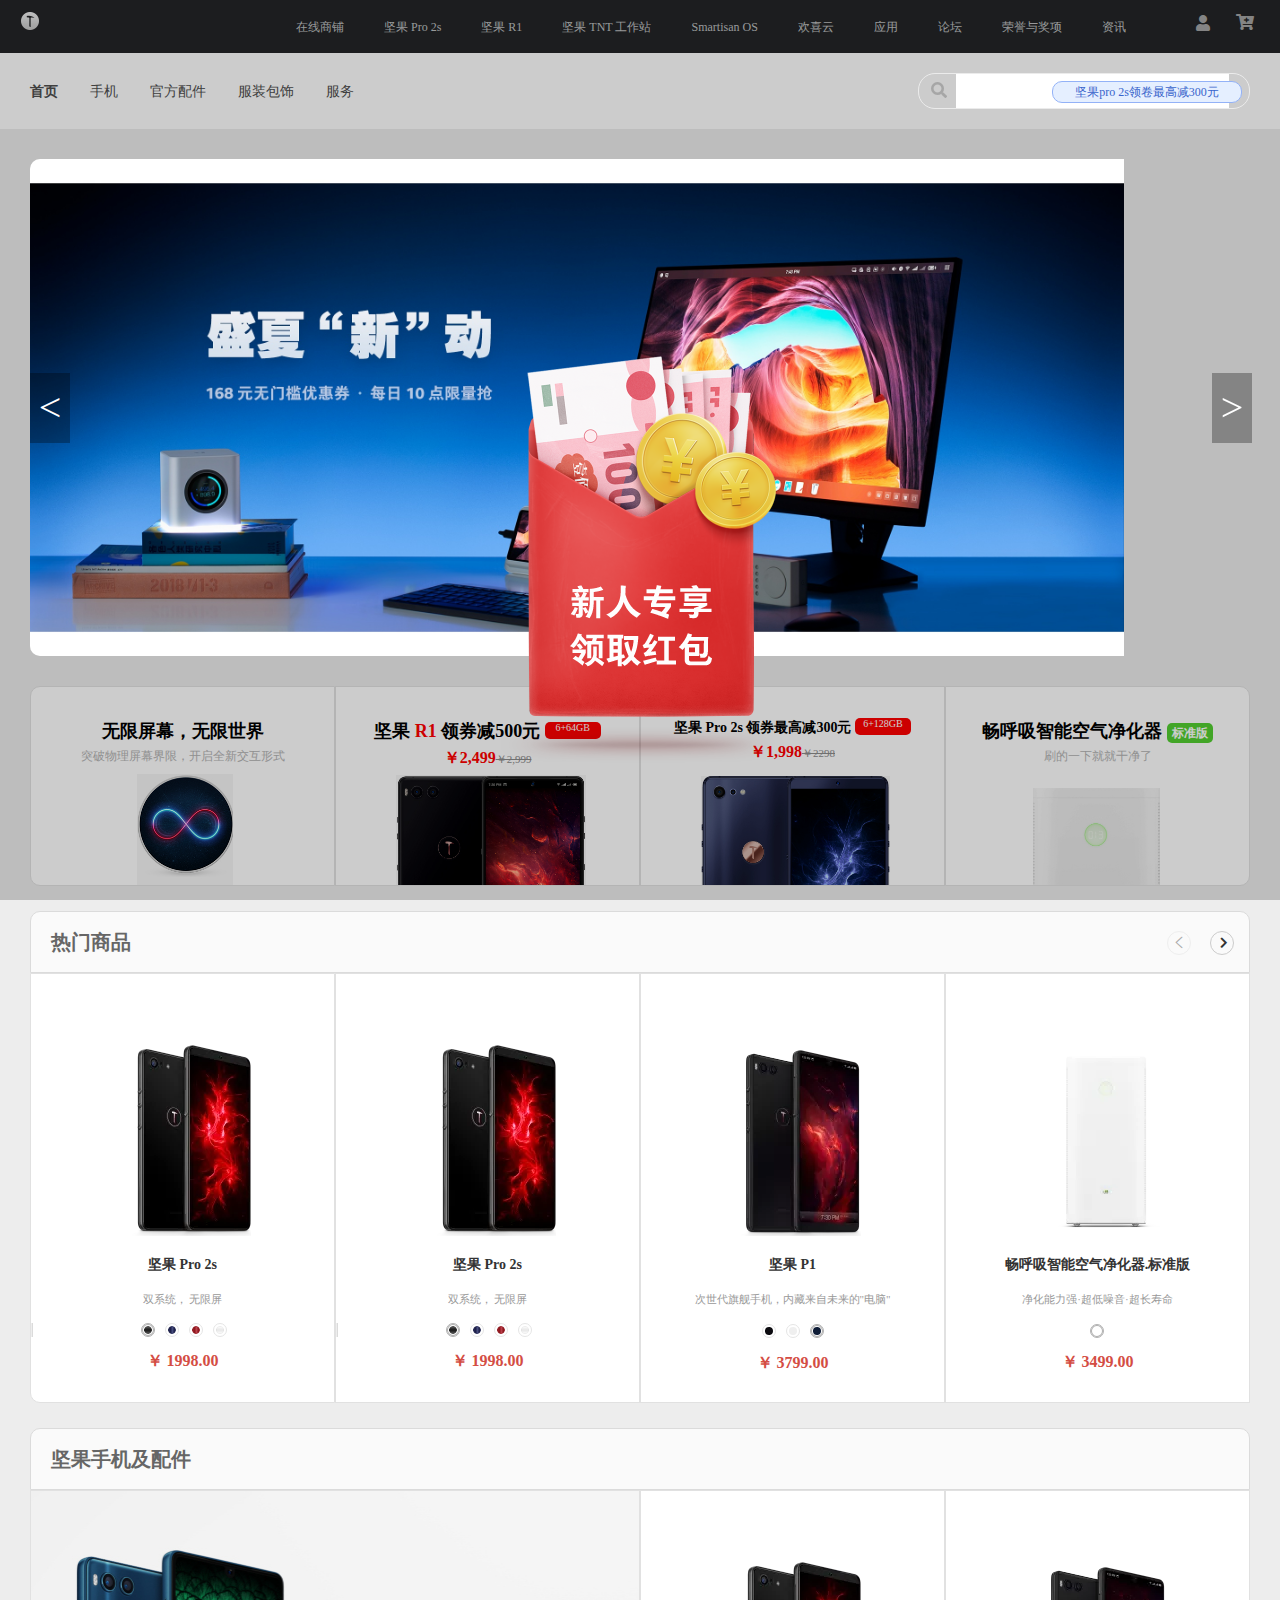
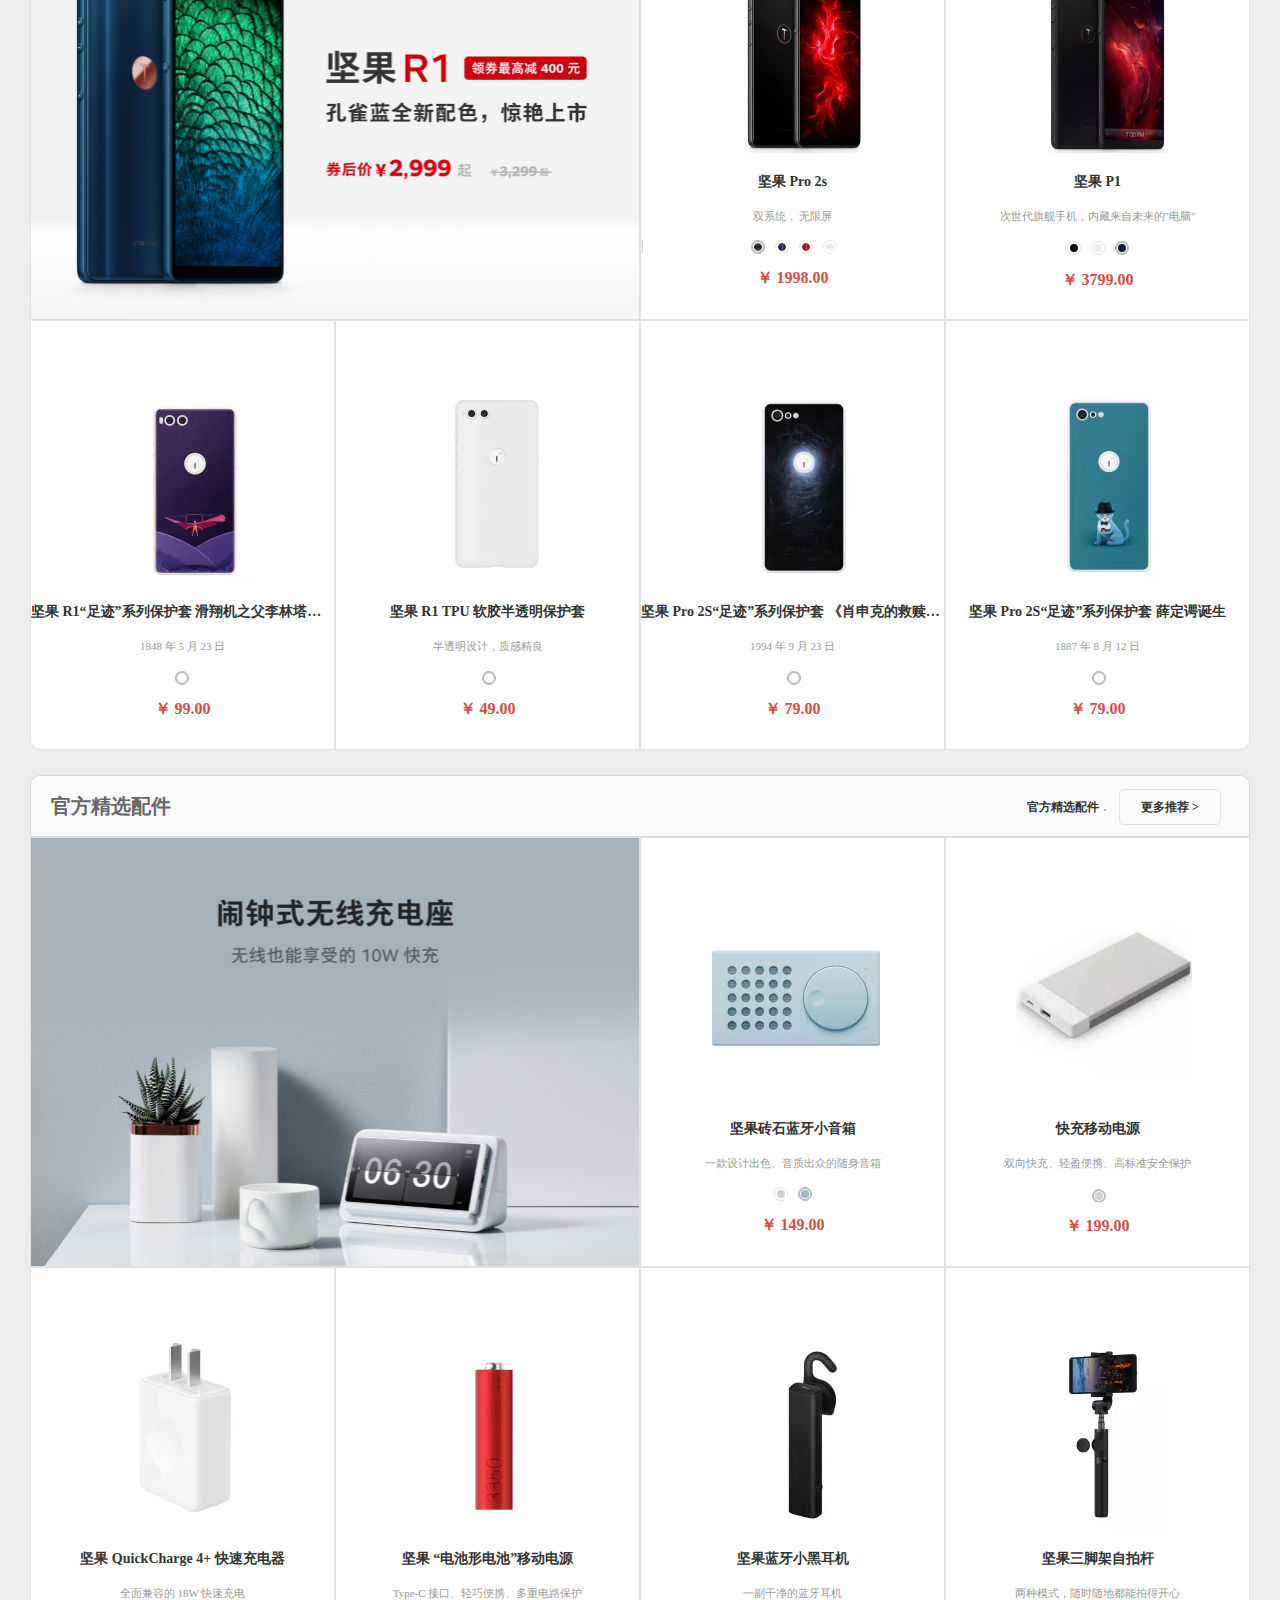
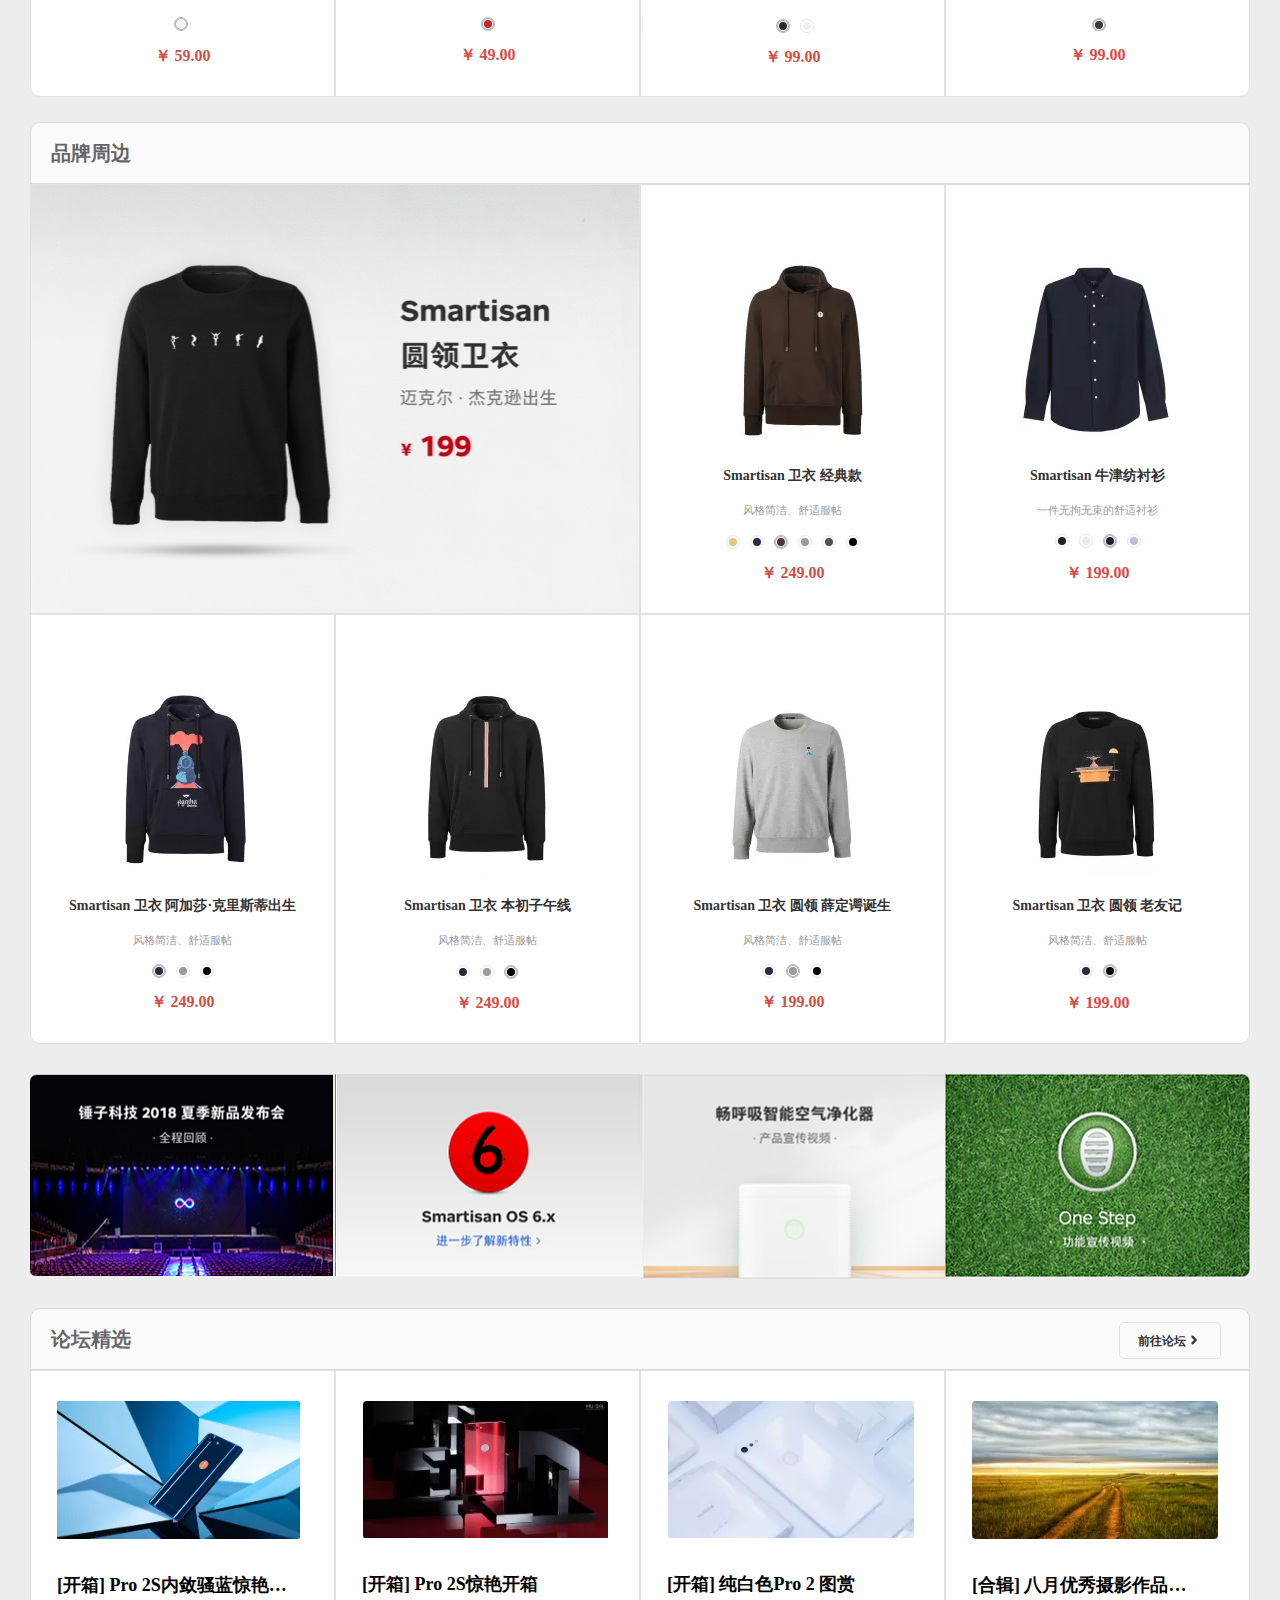
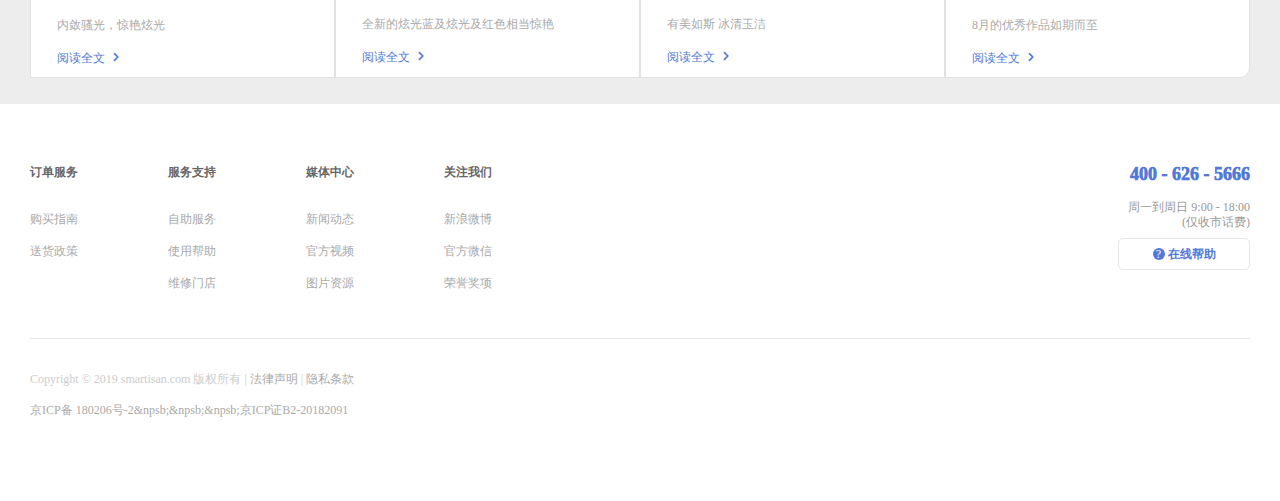
==== js/index.html @ 941fd524 "xiong2" ====
<!DOCTYPE html>
<html lang="en">
<head>
	<meta charset="UTF-8">
	<title>仿锤子</title>
	<meta name="keywords" content="坚果手机,坚果R1手机,坚果3手机,坚果Pro手机,坚果手机官网">
	<meta name="description" content="锤子科技是一家制造移动互联网终端设备的公司,公司致力于打造用户体验一流的数码消费类产品（智能手机为主）,主打坚果手机系列有坚果R1手机,坚果3手机等">
	<meta http-equiv="X-UA-Compatible" content="IE=Edge">
	<meta name="renderer" content="webkit">
	<meta name="viewport" content="width=device-width,initial-scale=1,maximum-scale=1,user-scalable=no">
	<link rel="shortcut icon" href="../images/favicon.ico">
	<link rel="stylesheet" href="../css/reset.css">
	<link rel="stylesheet" href="../css/index-common.css">
	<link rel="stylesheet" href="../css/index.css">	
	<link rel="stylesheet" href="../css/熊家满all.css">
    <link rel="stylesheet" href="../熊家满font/iconfont.css">
</head>
<body>
	<!-- 顶部区域开始 -->
    <div class="top clearfix">
    	<div class="top-logo"><a href="#" title="锤子官网"><img src="../images/logo1.png" alt=""></a></div>
        <div class="cart-box">
            <div class="top-cart"><i class="fas fa-cart-plus"></i></div>
            <div class="cart">
               <!--  <img src="../images/cart.png" alt="">
                <p>购物车为空</p> 
                <p>您还没有选购任何商品，现在前往商城选购吧！</p> -->
                <!-- <div class="loading"></div> -->
            </div>
        </div>
    	
    	<div class="top-user"><i class="fas fa-user"></i></div>
        
    	<div class="nav">
    		<ul class="nav-list">
    			<li>
    				<a href="#" title="在线商铺" >在线商铺</a>
    			</li>
    			<li>
    				<a href="#" title="坚果 Pro 2s">坚果 Pro 2s</a>
    			</li>
    			<li>
    				<a href="#" title="坚果 R1">坚果 R1</a>
    			</li>
    			<li>
    				<a href="#" title="坚果 TNT 工作站">坚果 TNT 工作站</a>
    			</li>
    			<li>
    				<a href="#" title="Smartisan OS">Smartisan OS</a>
    			</li>
    			<li>
    				<a href="#" title="欢喜云">欢喜云</a>
    			</li>
    			<li>
    				<a href="#" title="应用">应用</a>
    			</li>
    			<li>
    				<a href="../indexlc.html" title="论坛">论坛</a>
    			</li>
    			<li>
    				<a href="../荣誉lc.html" title="荣誉与奖项">荣誉与奖项</a>
    			</li>
    			<li>
    				<a href="message.html" title="资讯">资讯</a>
    			</li>
    		</ul>
    	</div>
    </div>
    <div class="header-Cont">
     <ul class="Cont1 clearfix">
            <li class="home-page">
                 <div class="lab">手机</div>
                 <div class="lab-Cont"> 
                    <img src="../images/phone.webp" alt="" class="lab-img">
                    <span class="lab-name">手机</span>
                </div>
            </li>
            <li class="home-page">
                 <div class="lab">官方配件</div>
                 <div class="lab-Cont"> 
                    <img src="../images/手机壳.webp" alt="" class="lab-img">
                    <span class="lab-name">手机壳</span>
                </div>
                <div class="lab-Cont"> 
                    <img src="../images/手机膜.webp" alt="" class="lab-img">
                    <span class="lab-name">手机膜</span>
                </div>
                <div class="lab-Cont"> 
                    <img src="../images/数据线.webp" alt="" class="lab-img">
                    <span class="lab-name">数据线</span>
                </div>
                <div class="lab-Cont"> 
                    <img src="../images/充电器.webp" alt="" class="lab-img">
                    <span class="lab-name">充电器</span>
                </div>
            </li>
            <li class="home-page">
                 <div class="lab"></div>
                 <div class="lab-Cont"> 
                    <img src="../images/蓝牙耳机.webp" alt="" class="lab-img">
                    <span class="lab-name">蓝牙耳机</span>
                </div>
                <div class="lab-Cont"> 
                    <img src="../images/线控耳机.webp" alt="" class="lab-img">
                    <span class="lab-name">线控耳机</span>
                </div>
                <div class="lab-Cont"> 
                    <img src="../images/数据线.webp" alt="" class="lab-img">
                    <span class="lab-name">数据线</span>
                </div>
                <div class="lab-Cont"> 
                    <img src="../images/移动电源.webp" alt="" class="lab-img">
                    <span class="lab-name">移动电源</span>
                </div>
            </li> 
            <li class="home-page">
                 <div class="lab">畅呼吸系列</div>
                 <div class="lab-Cont"> 
                    <img src="../images/加湿器.webp" alt="" class="lab-img">
                    <span class="lab-name">加湿器</span>
                </div>
            </li> 
            <li class="home-page">
                 <div class="lab">服饰箱包</div>
                 <div class="lab-Cont"> 
                    <img src="../images/男装.webp" alt="" class="lab-img">
                    <span class="lab-name">男装</span>
                </div>
                <div class="lab-Cont"> 
                    <img src="../images/鞋.webp.webp" alt="" class="lab-img">
                    <span class="lab-name">鞋</span>
                </div>
            </li>  
    </ul>
      <ul class="Cont2 clearfix">
            <li class="home-phone">
                 <img src="../images/坚果R1.webp" alt="">
                 <p class="home-phone-name">坚果 R1</p>
                 <p class="home-phone-price">￥2999.00 <span>起</span></p>
            </li> 
            <li class="home-phone">
                 <img src="../images/坚果R1黑.webp" alt="">
                 <p class="home-phone-name">坚果 R1</p>
                 <p class="home-phone-price">￥2999.00 <span>起</span></p>
            </li> 
            <li class="home-phone">
                 <img src="../images/坚果pro2s.webp" alt="">
                 <p class="home-phone-name">坚果 pro2s</p>
                 <p class="home-phone-price">￥1798.00 <span>起</span></p>
            </li> 
            <li class="home-phone">
                 <img src="../images/坚果3.webp" alt="">
                 <p class="home-phone-name">坚果 3</p>
                 <p class="home-phone-price">￥1298.00 <span>起</span></p>
            </li> 
    </ul>
      <ul class="Cont3 clearfix">
            <li class="home-page">
                 <div class="lab">耳机</div>
                 <div class="lab-Cont"> 
                    <img src="../images/蓝牙耳机.webp" alt="" class="lab-img">
                    <span class="lab-name">蓝牙耳机</span>
                </div>
                <div class="lab-Cont"> 
                    <img src="../images/线控耳机.webp" alt="" class="lab-img">
                    <span class="lab-name">线控耳机</span>
                </div>
            </li>
            <li class="home-page">
                 <div class="lab">手机充电配件</div>
                 <div class="lab-Cont"> 
                    <img src="../images/数据线.webp" alt="" class="lab-img">
                    <span class="lab-name">数据线</span>
                </div>
                <div class="lab-Cont"> 
                    <img src="../images/充电器.webp" alt="" class="lab-img">
                    <span class="lab-name">充电器</span>
                </div>
                <div class="lab-Cont"> 
                    <img src="../images/移动电源.webp" alt="" class="lab-img">
                    <span class="lab-name">移动电源</span>
                </div>
            </li>
            <li class="home-page">
                 <div class="lab">自拍杆</div>
                 <div class="lab-Cont"> 
                    <img src="../images/自拍杆.webp" alt="" class="lab-img">
                    <span class="lab-name">自拍杆</span>
                </div>
            </li> 
            <li class="home-page">
                 <div class="lab">音响</div>
                 <div class="lab-Cont"> 
                    <img src="../images/音响.webp" alt="" class="lab-img">
                    <span class="lab-name">音响</span>
                </div>
            </li> 
            <li class="home-page">
                 <div class="lab">车载配件</div>
                 <div class="lab-Cont"> 
                    <img src="../images/车载支架.webp" alt="" class="lab-img">
                    <span class="lab-name">车载支架</span>
                </div>
            </li>
    </ul>
    
      <ul class="Cont4 clearfix">
            <li class="home-page">
                 <div class="lab">服饰</div>
                 <div class="lab-Cont"> 
                    <img src="../images/T恤.webp" alt="" class="lab-img">
                    <span class="lab-name">T恤</span>
                </div>
                <div class="lab-Cont"> 
                    <img src="../images/polo衫.webp" alt="" class="lab-img">
                    <span class="lab-name">polo衫</span>
                </div>
            </li>
            <li class="home-page">
                 <div class="lab">鞋</div>
                 <div class="lab-Cont"> 
                    <img src="../images/帆布鞋.webp" alt="" class="lab-img">
                    <span class="lab-name">帆布鞋</span>
                </div>
            </li>
    </ul>
      <ul class="Cont5 clearfix">
            <li>政策服务</li>
            <li>在线服务</li>
            <li>发起售后</li>
    </ul>
    </div>
	<!-- 顶部区域结束 -->
	<!-- 头部搜索区域开始 -->
	<div class="header clearfix">
		<div class="container">
			<div class="header-nav clearfix">
                <ul class="header-list" id="list">
                    <li>
                        <a href="#">首页</a>
                    </li>
                    <li>
                        <a href="#">手机</a>
                    </li>
                    <li>
                        <a href="#">官方配件</a>
                    </li>
                   
                    <li>
                        <a href="blpinpai.html">服装包饰</a>
                    </li>
                    
                    <li>
                        <a href="#">服务</a>
                    </li>
                    
                </ul>  
            <div class="header-search">
                    <i class="fas fa-search"></i>
                    <input type="text" class="search-input">
                    <p>请输入商品内容</p>
                <div class="hint">坚果pro 2s领卷最高减300元</div>
                <div class="name-list">
                    <ul>
                        <li><a href="#">坚果Pro 2s</a></li>
                        <li><a href="#">坚果Pro</a></li>
                        <li><a href="#">坚果1</a></li>
                        <li><a href="#">闹钟式无线充电座</a></li>
                        <li><a href="#">畅呼吸充电器</a></li>
                        <li><a href="#">移动电源</a></li>
                        <li><a href="#">卫衣</a></li>
                        <li><a href="#">帆布鞋</a></li>
                        <li><a href="#">口罩</a></li>
                        <li><a href="#">鞋子</a></li>
                        <li class="square"></li>
                    </ul>
                </div>
            </div>    
		</div>
	</div>
	<!-- 头部搜索区域结束 -->
	<!-- 中间内容区域开始 -->
	<div class="content">
		<div class="container">
            <div id="coursel">
                <!-- <div class="big-ad">
                    <a href="#">
                        <img src="../images/web.png" alt="" id="img1">
                    </a>
                    <a href="#">
                        <img src="../images/lou1.jpg" alt="" id="img2">
                    </a> 
                    <span class="skip1" id="skip1"></span>         
                    <span class="skip2" id="skip2"></span>         
                </div> -->
            </div>
			
            <div class="ad-list clearfix">
                <ul class="ad-item">
                    <li class="hover">
                        <a href="#">
                            <p class="ad-item-name">无限屏幕，无限世界</p>
                            <p class="ad-item-price">突破物理屏幕界限，开启全新交互形式</p>
                            <img src="../images/截取1.png" alt="">
                        </a>
                    </li>
                     <li class="hover">
                        <a href="#">
                             <p class="ad-item-name">坚果 <span class="red">R1 </span>领券减500元 <span class="redtab "> 6+64GB</span></p>
                            <p class="ad-item-price"><span class="price1 red">￥2,499</span><span class="price2">￥2,999</span></p>
                            <img src="../images/截取2.png" alt="">
                        </a>
                    </li>
                     <li class="hover">
                        <a href="#">
                             <p class="ad-item-name">坚果 Pro 2s 领券最高减300元 <span class="redtab">6+128GB</span></p>
                            <p class="ad-item-price"><span class="price1 red">￥1,998</span><span class="price2">￥2298</span></p>
                            <img src="../images/截取3.png" alt="">
                        </a>
                    </li>
                     <li class="hover">
                        <a href="#">
                             <p class="ad-item-name">畅呼吸智能空气净化器 <span class="greentab">标准版</span></p>
                            <p class="ad-item-price">刷的一下就就干净了</p>
                             <img src="../images/截取4.png" alt="">
                        </a>
                    </li>
                </ul>
            </div>  
            <div class="commodity list1">
                 <div class="hd">
                    <div class="hd-left">
                        <a href="#"><p>热门商品</p></a>
                    </div>
                    <div class="hd-right">
                        <a href="javascipt:" ><span><i class="iconfont icon-zuo"></i></span></a>
                        <a href="javascipt:"><span><i class="fas fa-chevron-right"></i></span></a>
                    </div>
                </div>
                <div class="bd" id="hot">
                 <ul class="clearfix">
                        <li class="hover show">
                            <a href="#">
                                <img src="../images/pro 2s.png" alt="">
                                <p class="name">坚果 Pro 2s</p>
                                <p class="introduce">双系统， 无限屏</p>
                                <img src="../images/顺序1.png" alt="">
                                <div class="situation">
                                    <span class="xiangqing">查看详情</span>
                                    <span class="shouqing">已售罄</span>
                                </div>
                                <p class="price clearfix">￥ 1998.00</p>
                            </a>
                        </li>
                        <li class="hover show">
                            <a href="#">
                                <img src="../images/pro 2s.png" alt="">
                                <p class="name">坚果 Pro 2s</p>
                                <p class="introduce">双系统， 无限屏</p>
                                <img src="../images/顺序1.png" alt="">
                                <div class="situation">
                                    <span class="xiangqing">查看详情</span>
                                    <span class="shouqing">已售罄</span>
                                </div>
                                <p class="price clearfix">￥ 1998.00</p>
                            </a>
                        </li>
                         <li class="hover show">
                            <a href="#">
                                <img src="../images/R1.png" alt="">
                                <p class="name">坚果 P1</p>
                                 <p class="introduce">次世代旗舰手机，内藏来自未来的"电脑"</p>
                                 <img src="../images/顺序2.png" alt="">  
                                 
                                 <div class="situation">
                                    <span class="xiangqing">查看详情</span>
                                    <span class="shouqing">已售罄</span>
                                </div>
                                 <p class="price">￥ 3799.00</p>                        
                             </a>
                        </li>
                         <li class="hover show">
                            <a href="#">
                                <img src="../images/净化器.png" alt="">
                                <p class="name">畅呼吸智能空气净化器.标准版</p>
                                 <p class="introduce">净化能力强·超低噪音·超长寿命</p>
                                 <img src="../images/顺序3.png" alt="">
                                 
                                 <div class="situation">
                                    <span class="xiangqing">查看详情</span>
                                 </div>
                                 <p class="price">￥ 3499.00</p>
                            </a>
                        </li>
                        <li class="hover show">
                            <a href="#">
                                <img src="../images/净化器.png" alt="">
                                <p class="name">畅呼吸智能空气净化器.标准版</p>
                                 <p class="introduce">净化能力强·超低噪音·超长寿命</p>
                                 <img src="../images/顺序3.png" alt="">
                                 
                                 <div class="situation">
                                    <span class="xiangqing">查看详情</span>
                                 </div>
                                 <p class="price">￥ 3499.00</p>
                            </a>
                        </li>
                        <li class="hover show">
                            <a href="#">
                                <img src="../images/净化器.png" alt="">
                                <p class="name">畅呼吸智能空气净化器.标准版</p>
                                 <p class="introduce">净化能力强·超低噪音·超长寿命</p>
                                 <img src="../images/顺序3.png" alt="">
                                 
                                 <div class="situation">
                                    <span class="xiangqing">查看详情</span>
                                 </div>
                                 <p class="price">￥ 3499.00</p>
                            </a>
                        </li>
                        <li class="hover show">
                            <a href="#">
                                <img src="../images/净化器.png" alt="">
                                <p class="name">畅呼吸智能空气净化器.标准版</p>
                                 <p class="introduce">净化能力强·超低噪音·超长寿命</p>
                                 <img src="../images/顺序3.png" alt="">
                                 
                                 <div class="situation">
                                    <span class="xiangqing">查看详情</span>
                                 </div>
                                 <p class="price">￥ 3499.00</p>
                            </a>
                        </li>
                         <li class="hover show">
                            <a href="#">
                                <img src="../images/加湿.png" alt="">
                                <p class="name">畅呼吸智能落地式扫地机</p>
                                 <p class="introduce">健康无雾·高效加湿·超低噪音</p>
                                 <img src="../images/顺序4.png" alt="">
                                 <div class="situation">
                                    <span class="xiangqing">查看详情</span>
                                 </div>
                                 <p class="price">￥ 1999.00</p>
                            </a>
                        </li>
                 </ul>
                </div>
            </div>
            <div class="commodity list2">
                 <div class="hd">
                    <div class="hd-left">
                        <a href="#"><p>坚果手机及配件</p></a>
                    </div>   
                </div>
                <div class="bd">
                 <ul class="clearfix">
                        <li class="big">
                            <a href="#">
                                <img src="../images/big R1.jpg" alt="">
                            </a>
                        </li>
                        <li class="hover show">
                            <a href="#">
                                <img src="../images/pro 2s.png" alt="">
                                <p class="name">坚果 Pro 2s</p>
                                <p class="introduce">双系统， 无限屏</p>
                                <img src="../images/顺序1.png" alt="">
                                <div class="situation">
                                    <span class="xiangqing">查看详情</span>
                                </div>
                                <p class="price clearfix">￥ 1998.00</p>
                            </a>
                        </li>
                         <li class="hover show">
                            <a href="#">
                                <img src="../images/R1.png" alt="">
                                <p class="name">坚果 P1</p>
                                 <p class="introduce">次世代旗舰手机，内藏来自未来的"电脑"</p>
                                 <img src="../images/顺序2.png" alt="">  
                                 <div class="situation">
                                    <span class="xiangqing">查看详情</span>
                            
                                </div>
                                 <p class="price">￥ 3799.00</p>                        
                             </a>
                        </li>
                         <li class="hover show">
                            <a href="#">
                                <img src="../images/手机壳1.png" alt="">
                                <p class="name">坚果 R1“足迹”系列保护套 滑翔机之父李林塔尔出生</p>
                                 <p class="introduce">1848 年 5 月 23 日</p>
                                 <img src="../images/顺序3.png" alt="">
                                 
                                 <div class="situation">
                                    <span class="xiangqing">查看详情</span>
                                    <span class="shouqing">已售罄</span>
                                 </div>
                                 <p class="price">￥ 99.00</p>
                            </a>
                        </li>
                         <li class="hover show">
                            <a href="#">
                                <img src="../images/手机壳2.png" alt="">
                                <p class="name">坚果 R1 TPU 软胶半透明保护套</p>
                                 <p class="introduce">半透明设计，质感精良</p>
                                 <img src="../images/顺序4.png" alt="">
                                 
                                 <div class="situation">
                                    <span class="xiangqing">查看详情</span>
                                    <span class="shouqing">已售罄</span>
                                 </div>
                                 <p class="price">￥ 49.00</p>
                            </a>
                        </li>
                        <li class="hover show">
                            <a href="#">
                                <img src="../images/手机壳3.png" alt="">
                                <p class="name">坚果 Pro 2S“足迹”系列保护套 《肖申克的救赎》上映</p>
                                 <p class="introduce">1994 年 9 月 23 日</p>
                                 <img src="../images/顺序4.png" alt="">
                                 
                                 <div class="situation">
                                    <span class="xiangqing">查看详情</span>
                                    <span class="shouqing">已售罄</span>
                                 </div>
                                 <p class="price">￥ 79.00</p>
                            </a>
                        </li>
                        <li class="hover show">
                            <a href="#">
                                <img src="../images/手机壳4.png" alt="">
                                <p class="name">坚果 Pro 2S“足迹”系列保护套 薛定谔诞生</p>
                                 <p class="introduce">1887 年 8 月 12 日</p>
                                 <img src="../images/顺序4.png" alt="">
                                 
                                 <div class="situation">
                                    <span class="xiangqing">查看详情</span>
                                    <span class="shouqing">已售罄</span>
                                 </div>
                                 <p class="price">￥ 79.00</p>
                            </a>
                        </li>
                 </ul>
                </div>
            </div>
            <div class="commodity list3">
                 <div class="hd">
                    <div class="hd-left">
                        <a href="#"><p>官方精选配件</p></a>
                    </div>
                     <div class="hd-right">
                        <a href="#" ><p>官方精选配件</p> . &nbsp;</a>
                        <a href="#"><p>更多推荐 ></p></a>
                    </div>
                </div>
                <div class="bd" id="part">
                 <!-- <ul class="clearfix">
                        <li class="big">
                            <a href="#">
                                <img src="../images/闹钟.jpg" alt="">
                            </a>
                        </li>
                        <li class="hover show">
                            <a href="#">
                                <img src="../images/官方配件1.png" alt="">
                                <p class="name">坚果砖石蓝牙小音箱</p>
                                <p class="introduce">一款设计出色、音质出众的随身音箱</p>
                                <img src="../images/顺序a1.png" alt="">
                                <div class="situation">
                                    <span class="xiangqing">查看详情</span>
                                     <span class="shouqing">已售罄</span>
                                </div>
                                <p class="price clearfix">￥ 149.00</p>
                            </a>
                        </li>
                         <li class="hover show">
                            <a href="#">
                                <img src="../images/官方配件2.png" alt="">
                                <p class="name">Smartisan 快充移动电源 10000mAh</p>
                                 <p class="introduce">10000mAh 双向快充、轻盈便携、高标准安全保护</p>
                                 <img src="../images/顺序a2.png" alt="">  
                                 <div class="situation">
                                    <span class="xiangqing">查看详情</span>
                                     <span class="shouqing">已售罄</span>
                            
                                </div>
                                 <p class="price">￥ 199.00</p>                        
                             </a>
                        </li>
                         <li class="hover show">
                            <a href="#">
                                <img src="../images/官方配件3.png" alt="">
                                <p class="name">坚果 QuickCharge 4+ 快速充电器</p>
                                 <p class="introduce">全面兼容的 18W 快速充电</p>
                                 <img src="../images/顺序a3.png" alt="">
                                 <div class="situation">
                                    <span class="xiangqing">查看详情</span>
                                    <span class="shouqing">已售罄</span>
                                 </div>
                                 <p class="price">￥ 59.00</p>
                            </a>
                        </li>
                         <li class="hover show">
                            <a href="#">
                                <img src="../images/官方配件4.png" alt="">
                                <p class="name">坚果 “电池形电池”移动电源</p>
                                 <p class="introduce">Type-C 接口、轻巧便携、多重电路保护</p>
                                 <img src="../images/顺序a4.png" alt="">
                                 
                                 <div class="situation">
                                    <span class="xiangqing">查看详情</span>
                                    <span class="shouqing">已售罄</span>
                                 </div>
                                 <p class="price">￥ 49.00</p>
                            </a>
                        </li>
                        <li class="hover show">
                            <a href="#">
                                <img src="../images/官方配件5.png" alt="" style="margin-left: -15px">
                                <p class="name">坚果蓝牙小黑耳机</p>
                                 <p class="introduce">一副干净的蓝牙耳机</p>
                                 <img src="../images/顺序a5.png" alt="">
                                 
                                 <div class="situation">
                                    <span class="xiangqing">查看详情</span>
                                    <span class="shouqing">已售罄</span>
                                 </div>
                                 <p class="price">￥ 99.00</p>
                            </a>
                        </li>
                        <li class="hover show">
                            <a href="#">
                                <img src="../images/官方配件6.png" alt="">
                                <p class="name">坚果三脚架自拍杆</p>
                                 <p class="introduce">两种模式，随时随地都能拍得开心</p>
                                 <img src="../images/顺序a6.png" alt="">
                                 
                                 <div class="situation">
                                    <span class="xiangqing">查看详情</span>
                                    <span class="shouqing">已售罄</span>
                                 </div>
                                 <p class="price">￥ 99.00</p>
                            </a>
                        </li>
                 </ul> -->
                </div>
            </div>
            <div class="commodity list4">
                 <div class="hd">
                    <div class="hd-left">
                        <a href="#"><p>品牌周边</p></a>
                    </div>
                </div>
                <div class="bd">
                 <ul class="clearfix">
                        <li class="big">
                            <a href="#">
                                <img src="../images/卫衣.jpg" alt="">
                            </a>
                        </li>
                        <li class="hover show">
                            <a href="#">
                                <img src="../images/卫衣1.png" alt="">
                                <p class="name">Smartisan 卫衣 经典款</p>
                                <p class="introduce">风格简洁、舒适服帖</p>
                                <img src="../images/顺序b1.png" alt="">
                                <div class="situation">
                                    <span class="xiangqing">查看详情</span>
                                </div>
                                <p class="price clearfix">￥ 249.00</p>
                            </a>
                        </li>
                         <li class="hover show">
                            <a href="#">
                                <img src="../images/卫衣2.png" alt="" style="margin-left: -25px">
                                <p class="name">Smartisan 牛津纺衬衫</p>
                                 <p class="introduce">一件无拘无束的舒适衬衫</p>
                                 <img src="../images/顺序b2.png" alt="">  
                                 <div class="situation">
                                    <span class="xiangqing">查看详情</span>                            
                                </div>
                                 <p class="price">￥ 199.00</p>                        
                             </a>
                        </li>
                         <li class="hover show">
                            <a href="#">
                                <img src="../images/卫衣3.png" alt="" style="margin-left: -10px">
                                <p class="name">Smartisan 卫衣 阿加莎·克里斯蒂出生</p>
                                 <p class="introduce">风格简洁、舒适服帖</p>
                                 <img src="../images/顺序b3.png" alt="">
                                 <div class="situation">
                                    <span class="xiangqing">查看详情</span>
                                 </div>
                                 <p class="price">￥ 249.00</p>
                            </a>
                        </li>
                         <li class="hover show">
                            <a href="#">
                                <img src="../images/卫衣4.png" alt=" "style="margin-left: -10px">
                                <p class="name">Smartisan 卫衣 本初子午线</p>
                                 <p class="introduce">风格简洁、舒适服帖</p>
                                 <img src="../images/顺序b4.png" alt="">
                                 
                                 <div class="situation">
                                    <span class="xiangqing">查看详情</span>
                                 </div>
                                 <p class="price">￥ 249.00</p>
                            </a>
                        </li>
                        <li class="hover show">
                            <a href="#">
                                <img src="../images/卫衣5.png" alt="" style="margin-left: -10px">
                                <p class="name">Smartisan 卫衣 圆领 薛定谔诞生</p>
                                 <p class="introduce">风格简洁、舒适服帖</p>
                                 <img src="../images/顺序b5.png" alt="">
                                 
                                 <div class="situation">
                                    <span class="xiangqing">查看详情</span>
                                 </div>
                                 <p class="price">￥ 199.00</p>
                            </a>
                        </li>
                        <li class="hover show">
                            <a href="#">
                                <img src="../images/卫衣6.png" alt="" style="margin-left: -10px">
                                <p class="name">Smartisan 卫衣 圆领 老友记</p>
                                 <p class="introduce">风格简洁、舒适服帖</p>
                                 <img src="../images/顺序b6.png" alt="">
                                 
                                 <div class="situation">
                                    <span class="xiangqing">查看详情</span>
                                 </div>
                                 <p class="price">￥ 199.00</p>
                            </a>
                        </li>
                 </ul>
                </div>
            </div>
            <div class="list5 clearfix">
                <ul>
                    <li><a href="#"><img src="../images/总结1.png" alt=""></a></li>
                    <li><a href="#"><img src="../images/总结2.png" alt=""></a></li>
                    <li><a href="#"><img src="../images/总结3.png" alt=""></a></li>
                    <li><a href="#"><img src="../images/总结4.png" alt=""></a></li>
                </ul>
            </div>
            <div class="list6 clearfix">
                 <div class="hd">
                    <div class="hd-left">
                        <a href="#"><p>论坛精选</p></a>
                    </div>
                    <div class="hd-right">
                        <a href="#"><p>前往论坛<i class="iconfont">&#xe648;</i></p></a>
                    </div>
                </div>
                <div class="lun hover">
                    <a href="#">
                        <img src="../images/论坛1.png" alt="">
                        <p class="open">[开箱] Pro 2S内敛骚蓝惊艳炫光</p>
                        <p class="cha">内敛骚光，惊艳炫光</p>
                        <p class="read">阅读全文 <i class="iconfont icon-you"></i></p>
                    </a>
                </div>
                <div class="lun  hover">
                    <a href="#">
                        <img src="../images/论坛2.png" alt="">
                        <p class="open">[开箱] Pro 2S惊艳开箱</p>
                        <p class="cha">全新的炫光蓝及炫光及红色相当惊艳</p>
                        <p class="read">阅读全文 <i class="iconfont icon-you"></i></p>
                    </a>
                </div>
                <div class="lun  hover">
                    <a href="#">
                        <img src="../images/论坛3.png" alt="">
                        <p class="open">[开箱] 纯白色Pro 2 图赏</p>
                        <p class="cha">有美如斯 冰清玉洁</p>
                        <p class="read">阅读全文 <i class="iconfont icon-you"></i></p>
                    </a>
                </div>
                <div class="lun  hover">
                    <a href="#">
                        <img src="../images/论坛4.png" alt="">
                        <p class="open">[合辑] 八月优秀摄影作品欣赏</p>
                        <p class="cha">8月的优秀作品如期而至</p>
                        <p class="read">阅读全文 <i class="iconfont icon-you"></i></p>
                    </a>
                </div>
            </div>
		</div>
	</div>
	<!-- 中间内容区域结束 -->
	<!-- 尾部结尾区域开始 -->
	<div class="footer">
	   <div class="container">
			<div class="severve">
                <div class="serve">
                    <dl>
                        <dt>订单服务</dt>
                        <dd><a href="#">购买指南</a></dd>
                        <dd><a href="#">送货政策</a></dd>
                    </dl>
                    <dl>
                        <dt>服务支持</dt>
                        <dd><a href="#">自助服务</a></dd>
                        <dd><a href="#">使用帮助</a></dd>
                        <dd><a href="#">维修门店</a></dd>
                    </dl>
                     <dl>
                        <dt>媒体中心</dt>
                        <dd><a href="#">新闻动态</a></dd>
                        <dd><a href="#">官方视频</a></dd>
                        <dd><a href="#">图片资源</a></dd>
                    </dl>
                     <dl>
                        <dt>关注我们</dt>
                        <dd><a href="#">新浪微博</a></dd>
                        <dd><a href="#">官方微信</a></dd>
                        <dd><a href="#">荣誉奖项</a></dd>
                    </dl>
                </div>  
                <div class="help">
                    <div class="thp">400 - 626 - 5666</div>
                    <div class="time clearfix">
                        <p>周一到周日 9:00 - 18:00</p>
                        <p>(仅收市话费)</p>
                    </div>
                    <div class="helping"><a href="#"><span>?</span> <p>在线帮助</p></a></div>
                </div>    
            </div>
            <div class="statement">
                <p>Copyright © 2019 smartisan.com 版权所有 | <a href="#">法律声明</a> | <a href="#">隐私条款</a></p>
                <p><a href="#">京ICP备 180206号-2&npsb;&npsb;&npsb;京ICP证B2-20182091</a></p>
            </div>
		</div>
	</div>
	<!-- 尾部结尾区域结束 -->

</body>
<script src="index-date.js"></script>
<script src="animation-xiong.js"></script>
<script src="index-coursel.js"></script>
<script src="index.js"></script>
</html>
---- css/index-common.css ----
/*
加载通用部分
*/
.loading{
	position: relative;
	width: 3px;
	height: 20px;
	margin: 0 auto;
	margin-top:40px;
	background-color: #ff6700;
	animation: sport 0.3s linear 0s alternate infinite;
}
.loading:after,.loading:before{
	position: absolute;
	top: 0;
	left: 0;
	width: 3px;
	height: 20px;
	background-color: #ff6700;
	content: "";
}
.loading:before{
	margin-left: -10px;
	transform: scale(1,0.5);
	animation: sport 0.3s linear 0.5s alternate infinite;
}
.loading:after{
	margin-left: 10px;
	transform: scale(1,0.3);
	animation: sport 0.3s linear 0.3s alternate infinite;
}

@keyframes sport{
	from{
		transform: scale(1,0.4);
		opacity: 0.3;
	}
	to{
		transform: scale(1);
		opacity: 1;
	}
}
.loading{
	margin-left: 180px;
	margin-top: 100px
}
/*
轮播图
*/
#coursel .span{
		width: 40px;
		height: 70px;
		background-color: rgba(0,0,0,0.3);
		position: absolute;
		color: white;
		font-size: 40px;
		line-height: 70px;
		top: 50%;
		margin-top: -35px;
		z-index: 100;
		cursor: pointer;
		text-align: center;
	}
#coursel .active{
		background-color: rgba(255,0,0,0.7);
	}
---- css/index.css ----
/* 顶部区域开始 */
.top{
	background-color: #242527;
	text-align: center;
	position: relative;
} 
.top .top-logo{
	float: left;
	width: 18px;
	height: 18px;
	margin-left: 20px;
	margin-top: 12px;
	margin-bottom: 15px;
} 
.top .top-user{
	float: right;
	margin-right: 26px;
	margin-top: 15px;
	color: #a5a5a6;
	cursor: pointer;
}
.top .top-cart{
	float: right;
	margin-right: 26px;
	margin-top: 14px;
	color: #a5a5a6;
	cursor: pointer;
}
.top .nav{
	margin-left: 20%;
}
.top .nav .nav-list li{
	float: left;
	margin-left: 40px;
	margin-top: 17px;
	margin-bottom: 17px;
}
.top .nav .nav-list li a{
	font-size: 12px;
	color: #bfc0c1;
}
.top .nav .nav-list li a:hover{
	color: #e5e5d9;
}
.cart{
	width: 358px;
	height: 0px;
	position: absolute;
	background-color: white;
	right: 26px;
	top: 60px;
	border-radius: 10px;
	overflow: hidden;
	box-shadow: 2px 2px 5px rgba(0,0,0,0.1);
	/*display: none;*/
	/*opacity: 0;*/
	/*z-index: 0;*/
/*	transition: all 1s;*/
}
/*.top-cart:hover ~ .cart{
	display: block;
	opacity: 1;
	z-index: 1
}*/
.cart img{
	margin-top: 92px;
}
.cart p:nth-of-type(1){
	font-size: 20px;
	margin-top: 32px;
}
.cart p:nth-of-type(2){
	font-size: 12px;
	margin-top: 5px;
	color: #ccc;
}
/* 顶部区域结束 */
/* 头部搜索区域开始 */
.header{
 
}
.header .header-nav{
	/*margin: 20px 0px;*/
	height: 76px;
	line-height: 76px
}
.header .header-nav  .header-list li{
float: left;
margin-right: 32px;
/*width: 100px;*/
}
.header .header-nav .header-list li a{
	font-size: 14px;
	color: #4f4f4f;
}
.header .header-nav .header-list li a:hover{
	color: #5079d9;
}
.header .header-nav .header-list li:first-child a{
	font-weight: bolder;
}
.order li{
	text-align: center;
	display: none;
	margin-top: 70px;
	position: absolute;
	top: 50px;
	z-index: 1;
}

.header .header-search{
	float: right;
	position: relative;
	width: 330px;
	height: 34px;
	border-radius: 17px;
	border: 1px solid #ebebeb;
	z-index: 1001;
	margin-top: 20px;
}
.header .header-search i{
	width: 18px;
	height: 18px;
	color: #a6a6a6;
	position: absolute;
	top:8px;
	left: 12px;
}
.header .header-search input{
	width: 273px;
	height: 34px;
	outline: none;
	margin-left: 37px;
	border: none;
}
.header .hint{
	width: 188px;
	height: 20px;
	background-color: #e5efff;
	border: 1px solid #93b2f7;
	color: #3965cc;
	border-radius: 10px;
	position: absolute;
	top: 7px;
	right: 7px;
	font-size: 12px;
	text-align: center;
	line-height: 20px;
}
.header .header-search p{
	font-size: 12px;
	color: #ccc;
	position: absolute;
	left: 34px;
	top: 10px;
	display: none;
	line-height: 20px;
}
.search-input{
	position: absolute;
	top: 0px;
}
.header .header-search .search-input:focus ~ .hint{
	display: none;
}
.header .header-search .search-input:focus ~ p{
	display: block;
}
.header .header-search .search-input:focus ~ .name-list{
	display: block;
	border: none;
}
.header .header-search .name-list{
	border: 1px solid #ebebeb;
	border-radius: 10px;
	height: 380px;
	margin-top: 20px;
	padding-top: 25px;
	box-sizing: border-box;
	display: none;
	background-color: white;
	padding-left: 20px;
	position: relative;
	margin-top: 65px;
}
.header .header-search .name-list a{
	font-size: 14px;
	color: #4f4f4f;
}
.header .header-search .name-list li{
	height: 33px;
	line-height: 33px;
}
.header .header-search .name-list a:hover{
	color: #5079d9;
	font-weight: bolder;
}
.header .header-search .name-list li:last-child{
	width: 20px;
	height: 20px;
	background-color: white;
	position: absolute;
	transform: rotateZ(45deg);
	top: -10px;
	left:50px;
}
.list5 li{
	float: left;
	width: 25%;
	margin-top: 30px;
}
.list5 li img{
	/*width: 25%;*/
}
.header-Cont{
	width: 100%;
	/*height: 278px;*/
	height: 0;
	/*padding-bottom: 50px;*/
	background-color: white;
	position: absolute;
	top: 130px;
	z-index: 1000;
	/*display: none;*/
	box-shadow: 0px 3px 10px rgba(0,0,0,0.2);
	/*text-align: center;*/
	overflow: hidden;
}
.header-Cont ul{
	width: 1000px;
	/*text-align: center;*/
	margin: 0px auto;
	overflow: hidden;
	/*max-width: 1220px;*/
	/*width: 400px;*/
	position: absolute;
	margin-left: 30%;
	top: 0px;
	left: 0px;
	
}
.header-Cont .Cont4{
	margin-left: 40%;
}
.header-Cont ul li{
	/*height: 200px;*/
	width: 200px;
	float: left;
	/*background-color: green;*/
	/*text-align: center;*/
}
.header-Cont ul .home-phone{
	text-align: center;
}
.header-Cont ul .home-phone .home-phone-name{
	font-weight: bolder;
	margin-top: 10px;
	margin-bottom: 10px;
}
.header-Cont ul .home-phone .home-phone-price{
	color: red;
	font-size: 12px;
	font-weight: bolder;
}
.header-Cont ul .home-phone .home-phone-price span{
	color: gray;
}
.header-Cont ul .home-phone img{
	vertical-align: middle;
	margin-top: 46px;
}
.header-Cont .lab-Cont{
	height: 50px;
	line-height: 50px;
}
.header-Cont  .lab{
	font-size: 14px;
	color: #ccc;
	margin-top: 20px;
	height: 16px;
	/*text-align: left;*/
}
.header-Cont .Cont5 {
	margin-left: 40%;
	padding-top: 70px;
}
.header-Cont .Cont2{
	margin-left: 20%;
}
.header-Cont .Cont3{
	margin-left: 15%;
}
.header-Cont .Cont1{
	margin-left: 20%;
}
.header-Cont .Cont5 li{
	float: initial;
	margin-bottom: 25px;
}
.header-Cont  .lab-name{
	font-size: 12px;
}
.header-Cont .lab-Cont img{
	vertical-align: middle;
}
/* 头部搜索区域结束 */
/* 中间内容区域开始 */
.content{
	background-color: #ededed;
	/*height: 200px;*/
	padding-top: 30px;
	/*overflow: hidden;*/
}
/*.content .big-ad{
	width: 100%;
	height: 495px;
	margin-bottom: 30px;
	border: 1px solid #ccc;
	border-radius: 10px;
	position: relative;
	overflow: hidden;
}*/
/*.content .big-ad span{
	position: absolute;
	width: 10px;
	height: 10px;
	display: inline-block;
	border-radius: 50%;
}*/
/*.content .big-ad .skip1{
	top: 460px;
	left: 590px;
	background-color: #fff;

}
.content .big-ad .skip2{
	top: 460px;
	left: 610px;
	background-color: #ccc;

}
.content .big-ad img{
	height: 100%;
	width: 100%;
	border-radius: 10px;
	position: absolute;
	top: 0px;
}
.content .big-ad a:last-of-type img{
	display: none;
}
.content .big-ad a{
	float: left;
}*/
#coursel{
	margin-bottom: 30px;
	border-radius: 10px;
	overflow: hidden;
}
.content .ad-list li{
	float: left;
	position: relative;
	text-align: center;
}
.content .ad-item li{
	width: 25%;
	height: 200px;
	background-color: #ffffff;
	border: 1px solid #e1e1e1;
	box-sizing: border-box;
	position: relative;
}
.content .ad-item li:first-child{
	border-top-left-radius: 10px;
	border-bottom-left-radius: 10px;
}
.content .ad-item li:first-child img{
	margin-left: -46px;
}
.content .ad-item li:nth-child(2)  img{
	margin-left: -92px;
}
.content .ad-item li:nth-child(3)  img{
	margin-left: -92px;
}
.content .ad-item li:nth-child(4)  img{
	margin-left: -65px;
}
.content .ad-item li:last-child{
border-top-right-radius: 10px;
border-bottom-right-radius: 10px;
}
.content .ad-item img{
	/*margin-top: 88px;*/
	margin-top: 6px;
	position: absolute;
	bottom: 0px;

}
.red{
	color: red;
}
.redtab{
	display: inline-block;
	width: 56px;
	height: 17px;
	border-radius: 5px;
	background-color: red;
	font-size: 10px;
	color: white;
	font-weight: normal;
	vertical-align: middle;
	margin-top: -4px;
}
.price1{
	font-size: 16px;
	font-weight: bolder;
}
.content .ad-item li:nth-child(3) .ad-item-name{
	font-size: 14px;
}
.price2{
	font-size: 11px;
	/*font-weight: bold;*/
	text-decoration: line-through;
	color: #8d8d8d;
}
.greentab{
	border-radius: 5px;
	display: inline-block;
	width: 46px;
	height: 20px;
	background-color: #53cf31;
	color: white;
	font-size: 12px;
	line-height: 20px;
}
.ad-item-name{
	margin-top: 32px;
	font-size: 18px;
	color: black;
	font-weight: bolder;
}
.ad-item-price{
	margin-top: 5px;
	font-size: 12px;
	color: #b4b4b4;
}
 .hd{
	height:60px;
	line-height: 60px;
	background-color: #fafafa;
	border: 1px solid #dbdbdb;
	border-top-left-radius: 10px;
	border-top-right-radius: 10px;
	margin-top: 25px;
}
.hd-left p{
	float: left;
	font-size: 20px;
	color: #666;
	font-weight: bolder;
	margin-left: 20px;
}
  .hd .hd-right{
	float: right;
}
 .list3 .hd-right p{
	display: inline-block;
	color: #333;
	font-size: 12px;
	font-weight: bolder;
}
.hd-right a:last-child p{
	border: 1px solid #e1e1e1;
	line-height: 34px;
	width: 100px;
	text-align: center;
	vertical-align: middle;
	/*padding-top: 10px;*/
	border-radius: 5px;
	margin-right: 28px;
	/*height: 34px;*/
}
 .hd-right span{
	display: inline-block;
	border: 1px solid #ccc;
	margin-right: 15px;
	box-sizing: border-box;
	width: 24px;
	height: 24px;
	border-radius: 12px;
	text-align: center;
	line-height: 19px;
	/*vertical-align: middle;*/
}
.hd-right a:first-child span{
	border: 1px solid #eee;
}
.list3 .bd ul li:nth-child(2) img:first-child{
	position: absolute;
	top:45px; 
	left:70px;
}
.list3 .bd ul li:nth-child(3) img:first-child{
	position: absolute;
	top:45px; 
	left:70px;
}
#hot{
	overflow: hidden;
}
#hot ul{
	width: 2440px;
}
#hot ul li{
	width: 12.5%;
}
.list1 .hd-right span{
/*line-height: 12px;*/
}
.list1 .hd-right i{
	/*float: right;*/
	font-size: 12px;
	/*vertical-align: middle;*/
}
.list1 .hd-right a:nth-child(2) i{
	/*font-weight: bolder;*/
	color: #333;
	margin-left: 3px;

}
.list1 ul li:first-child{
	border-bottom-left-radius: 10px;
}
.list1 ul li:last-child{
	border-bottom-right-radius: 10px;
}
.list2 ul li:nth-child(4){
	border-bottom-left-radius: 10px;
}
.list2 ul li:nth-child(7){
	border-bottom-right-radius: 10px;
}
.list3 ul li:nth-child(4){
	border-bottom-left-radius: 10px;
}
.list3 ul li:nth-child(7){
	border-bottom-right-radius: 10px;
}
.list4 ul li:nth-child(4){
	border-bottom-left-radius: 10px;
}
.list4 ul li:nth-child(7){
	border-bottom-right-radius: 10px;
}
.list6 .hd-right p{
	margin-top: 13px;
	color: #333;
	font-size: 12px;
	font-weight: bolder;
	/*text-align: center;*/
	
}
.list6 .lun{
	float: left;
	width: 25%;
	height: 308px;
	box-sizing: border-box;
	background-color: #ffffff;
	border: 1px solid #e1e1e1;
	position: relative;
	/*text-align: center;*/
	margin-bottom: 26px;
}
.list6 .lun a{
	display: block;
	width: 100%;
	height: 100%;
}
.list6 .lun:first-child{
	border-bottom-left-radius: 10px;
}
.list6 .lun:last-child{
	border-bottom-right-radius: 10px;
}

.list6 .lun .open{
	font-size: 18px;
	font-weight: bolder;
	color: black;
	margin-top: 30px;
	margin-left: 26px;
	width: 230px;
	white-space: nowrap;
	overflow:hidden;
	text-overflow: ellipsis;
}
.list6 .lun .cha{
	font-size: 12px;
	margin-top: 20px;
	margin-left: 26px;
}
.list6 .lun .read{
	font-size: 12px;
	margin-top: 15px;
	margin-left: 26px;
	color:  #5079d9;
}
.list6 img{
	margin-top: 30px;
	margin-left: 26px;
}
.list6 a i{
	vertical-align: -1px;
	display: inline-block;
}
/* 中间内容区域结束 */
/* 尾部结尾区域开始 */
.severve {
	height: 234px;
	/*background-color: red;*/
	border-bottom: 1px solid #e6e6e6;
	position: relative;
}

.statement{
	height: 130px;
	/*background-color: black;*/
}
.severve dl{
	float: left;
	margin-right: 90px;
	margin-top: 60px;
	font-size: 12px;
}
dt{
	font-weight: bolder;
	color: #666;
	margin-bottom: 30px;
}
dd{
	margin-bottom: 15px;
}
dd a{
	transition: all 600ms;
}
dd:hover a{
	color: #5079d9;
}
.severve .help{
	float: right;
	/*position: relative;*/
	margin-top: 60px;
}
.severve .help .thp{
	color: #5079d9;
	font-weight: 1000;
	font-size: 18px;
}
.help .time p{
	font-size: 12px;
	color: #999;
	/*position: absolute;*/
	right: 0px;
	/*float: right;*/
}
.time p:first-child{
	position: absolute;
	top:95px;
	right: 0px;
}
.time p:last-child{
	position: absolute;
	top:110px;
	right: 0px;
}
.helping{
	width: 130px;
	height: 30px;
	font-size: 12px;
	border: 1px solid #e6e6e6;
	line-height: 30px;
	text-align: center;
	position: absolute;
	right: 0px;
	top: 134px;
	font-weight: bolder;
	/*color: #5079d9;*/
	border-radius: 5px;
}
.helping p{
	display: inline-block;
	color:  #5079d9;
}
.helping span{
	display: inline-block;
	width: 12px;
	height: 12px;
	background-color:#5079d9;
	border-radius: 6px; 
	line-height: 12px;
	color: white;
	font-weight: normal;
	text-align: center;
}
.statement p:first-child{
	margin-top: 32px;
	font-size: 12px;
	color: #ccc;
}
.statement p:last-child{
	margin-top: 14px;
	font-size: 12px;
	color: #ccc;
}
/* 尾部结尾区域结束 */
/*首页通用样式开始*/
.container{
	width: 1220px;
	margin: 0px auto;
}
.clearfix:after{
	display: block;
	height: 0;
	content: "";
	visibility: hidden;
	clear: both;
}
.clearfix{
	*zoom: 1;
}
a{
	text-decoration: none;
	color: #aaa;
}
li{
	list-style: none;
}
.hover:hover{
box-shadow:inset 0px 0px 38px rgba(0,0,0,0.08);
}
.bd li{
	width: 25%;
	height: 430px;
	float: left;
	box-sizing: border-box;
	background-color: #ffffff;
	border: 1px solid #e1e1e1;
	position: relative;
	text-align: center;
}
.bd li img:first-child{
	position: absolute;
	top: 70px;
	left: 100px;
	margin-bottom: 40px;
}
.bd li img:nth-of-type(2){
	margin-top: 16px;
}
.name{
	font-size: 14px;
	font-weight: bolder;
	color: #333;
	margin-top: 282px;
	white-space: nowrap;
	overflow: hidden;
	text-overflow: ellipsis;
	
}
.price{
	font-size: 16px;
	color: #d44d44;
	font-weight: bolder;
	margin-top: -30px;
	
}
.introduce{
	color: #999999;
	font-size: 11px;
	margin-top: 18px;
}
.situation{
	width: 100%;
	height: 30px;
	/*background-color: red;*/
	margin-top: 10px;
	line-height: 30px;
	text-align: center;
}
.xiangqing{
	display:none;
	width: 100px;
	height: 30px;
	box-sizing: border-box;
	border: 1px solid #ededed;
	border-radius: 5px;
	font-size: 12px;
	color: #666;
	font-weight: bolder;
	background-color: white;
	margin-right: 5px;
}
.shouqing{
	display: none;
	width: 100px;
	height: 30px;
	box-sizing: border-box;
	border: 1px solid #ededed;
	border-radius: 5px;
	font-size: 12px;
	color: white;
	font-weight: bolder;
	background-color: gray;
}
.show:hover .xiangqing{
	display: inline-block;
}
.show:hover .shouqing{
	display: inline-block;
}
.show:hover  .price{
	display: none;
}
.bd .big{
	width: 50%;
position: relative;
}

.bd .big img:first-child{
 width: 100%;
 height: 100%;
 position: absolute;
 top: 0px;
 left: 0px;
 margin: 0px;
}
/*首页通用样式结束*/
---- 熊家满font/iconfont.css ----
@font-face {font-family: "iconfont";
  src: url('iconfont.eot?t=1557193309609'); /* IE9 */
  src: url('iconfont.eot?t=1557193309609#iefix') format('embedded-opentype'), /* IE6-IE8 */
  url('[data-uri]') format('woff2'),
  url('iconfont.woff?t=1557193309609') format('woff'),
  url('iconfont.ttf?t=1557193309609') format('truetype'), /* chrome, firefox, opera, Safari, Android, iOS 4.2+ */
  url('iconfont.svg?t=1557193309609#iconfont') format('svg'); /* iOS 4.1- */
}

.iconfont {
  font-family: "iconfont" !important;
  font-size: 16px;
  font-style: normal;
  -webkit-font-smoothing: antialiased;
  -moz-osx-font-smoothing: grayscale;
}

.icon-zuo:before {
  content: "\e660";
}

.icon-gouwuche-01:before {
  content: "\e60c";
}

.icon-icon--:before {
  content: "\e717";
}

.icon-icon--1:before {
  content: "\e718";
}

.icon-you:before {
  content: "\e648";
}

.icon-wechat-fill:before {
  content: "\e602";
}

.icon-qq-fill:before {
  content: "\e603";
}
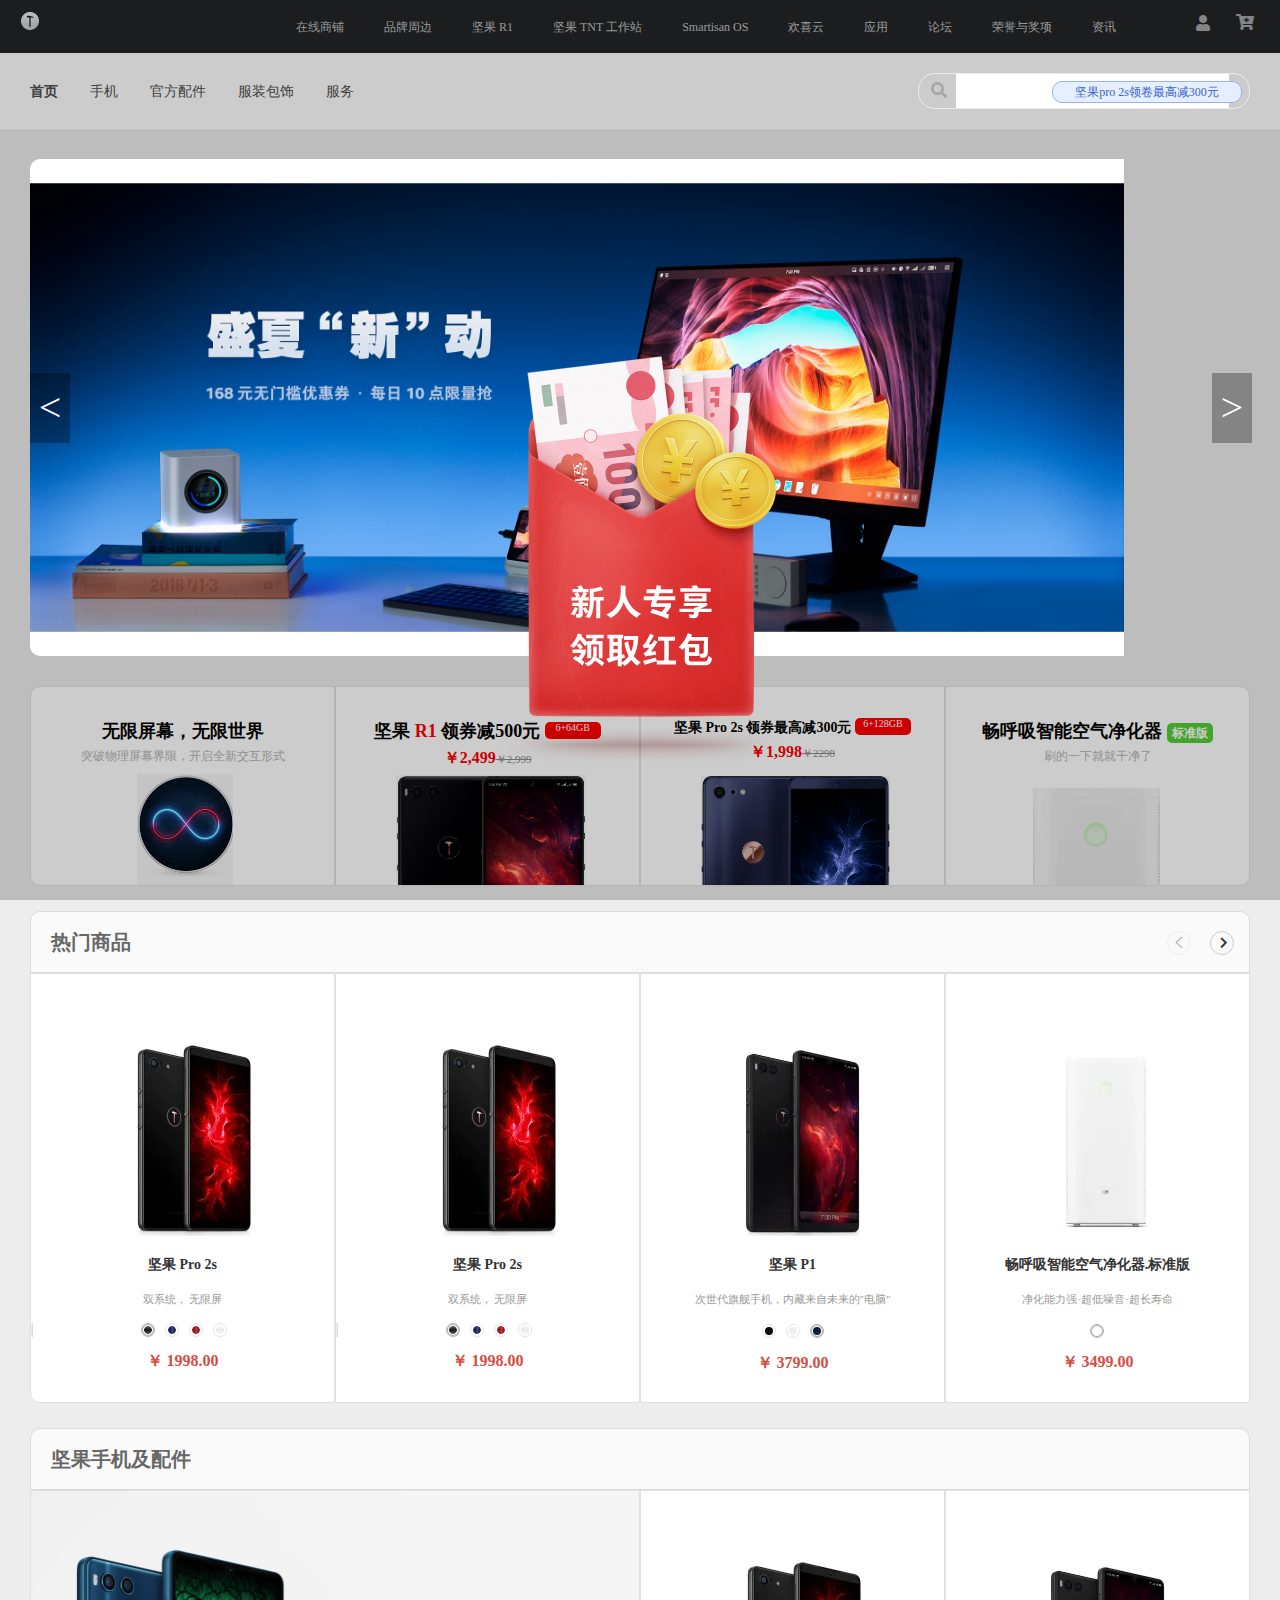
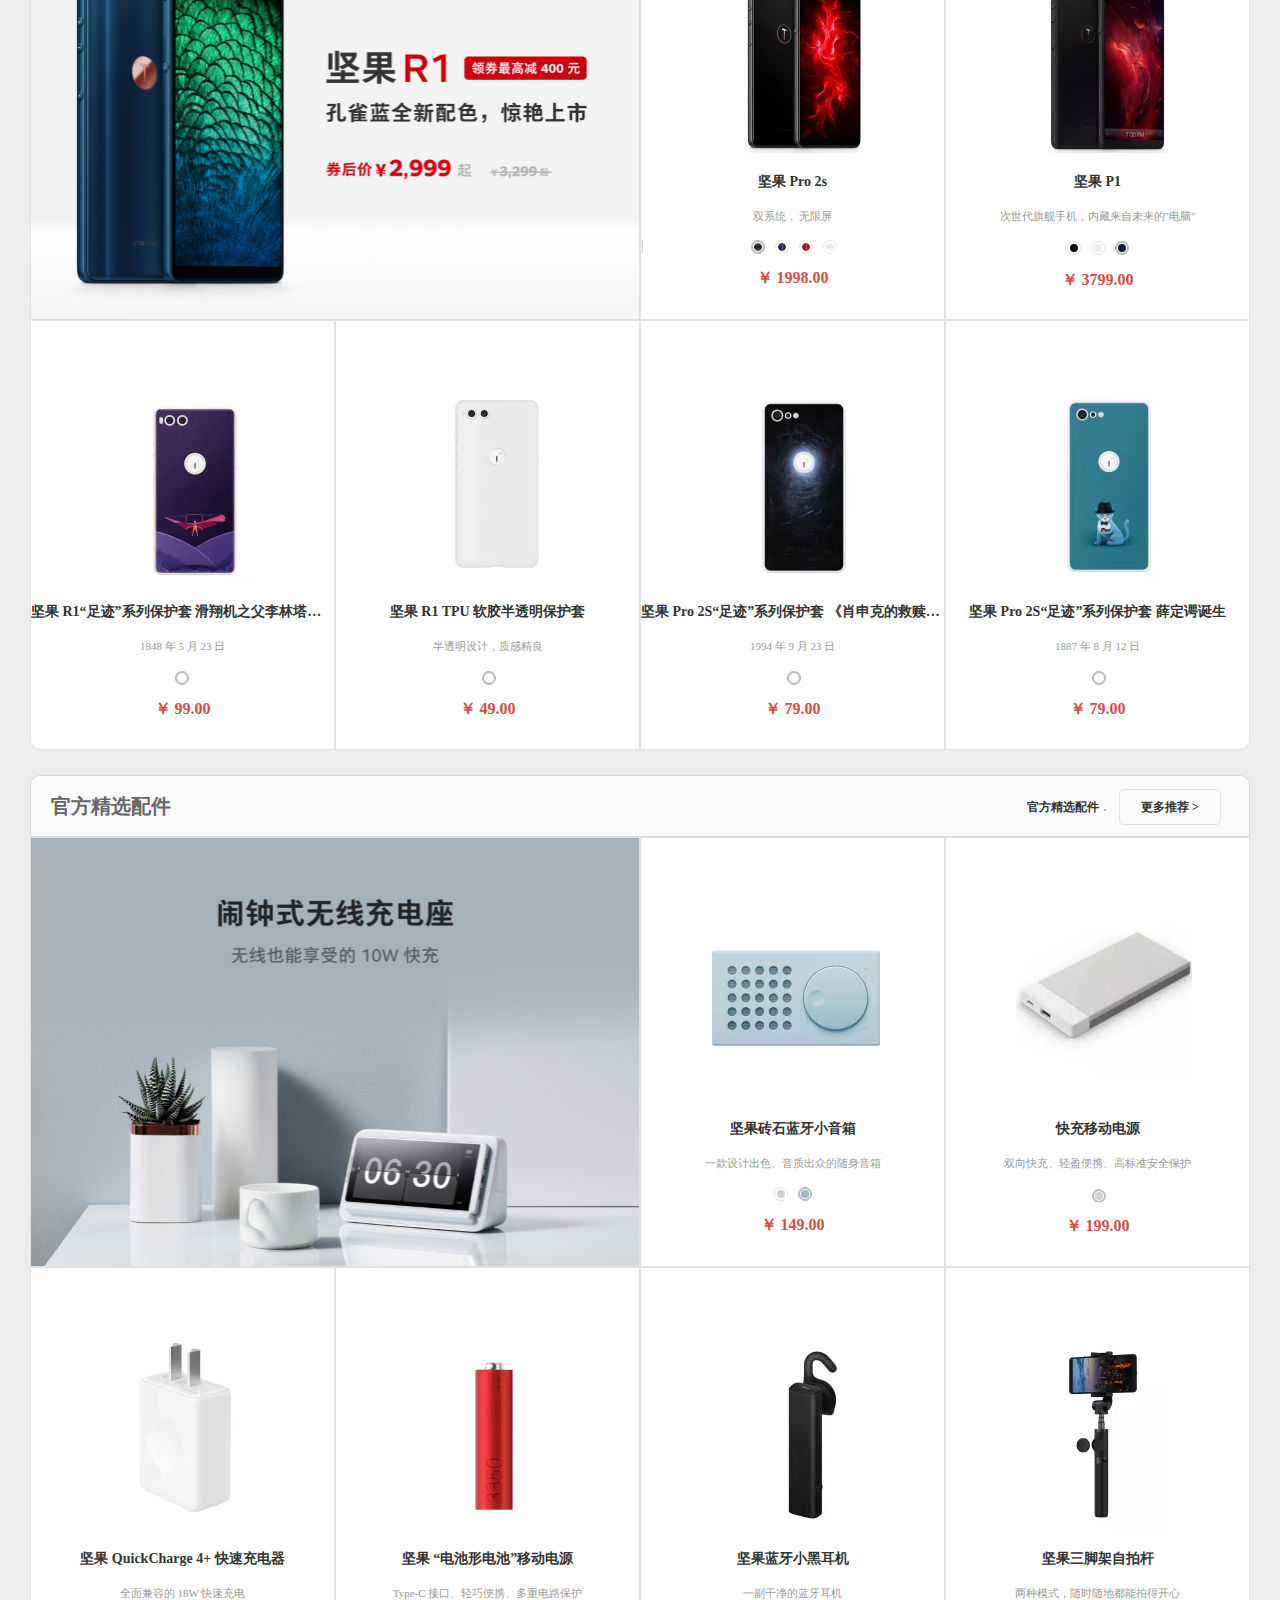
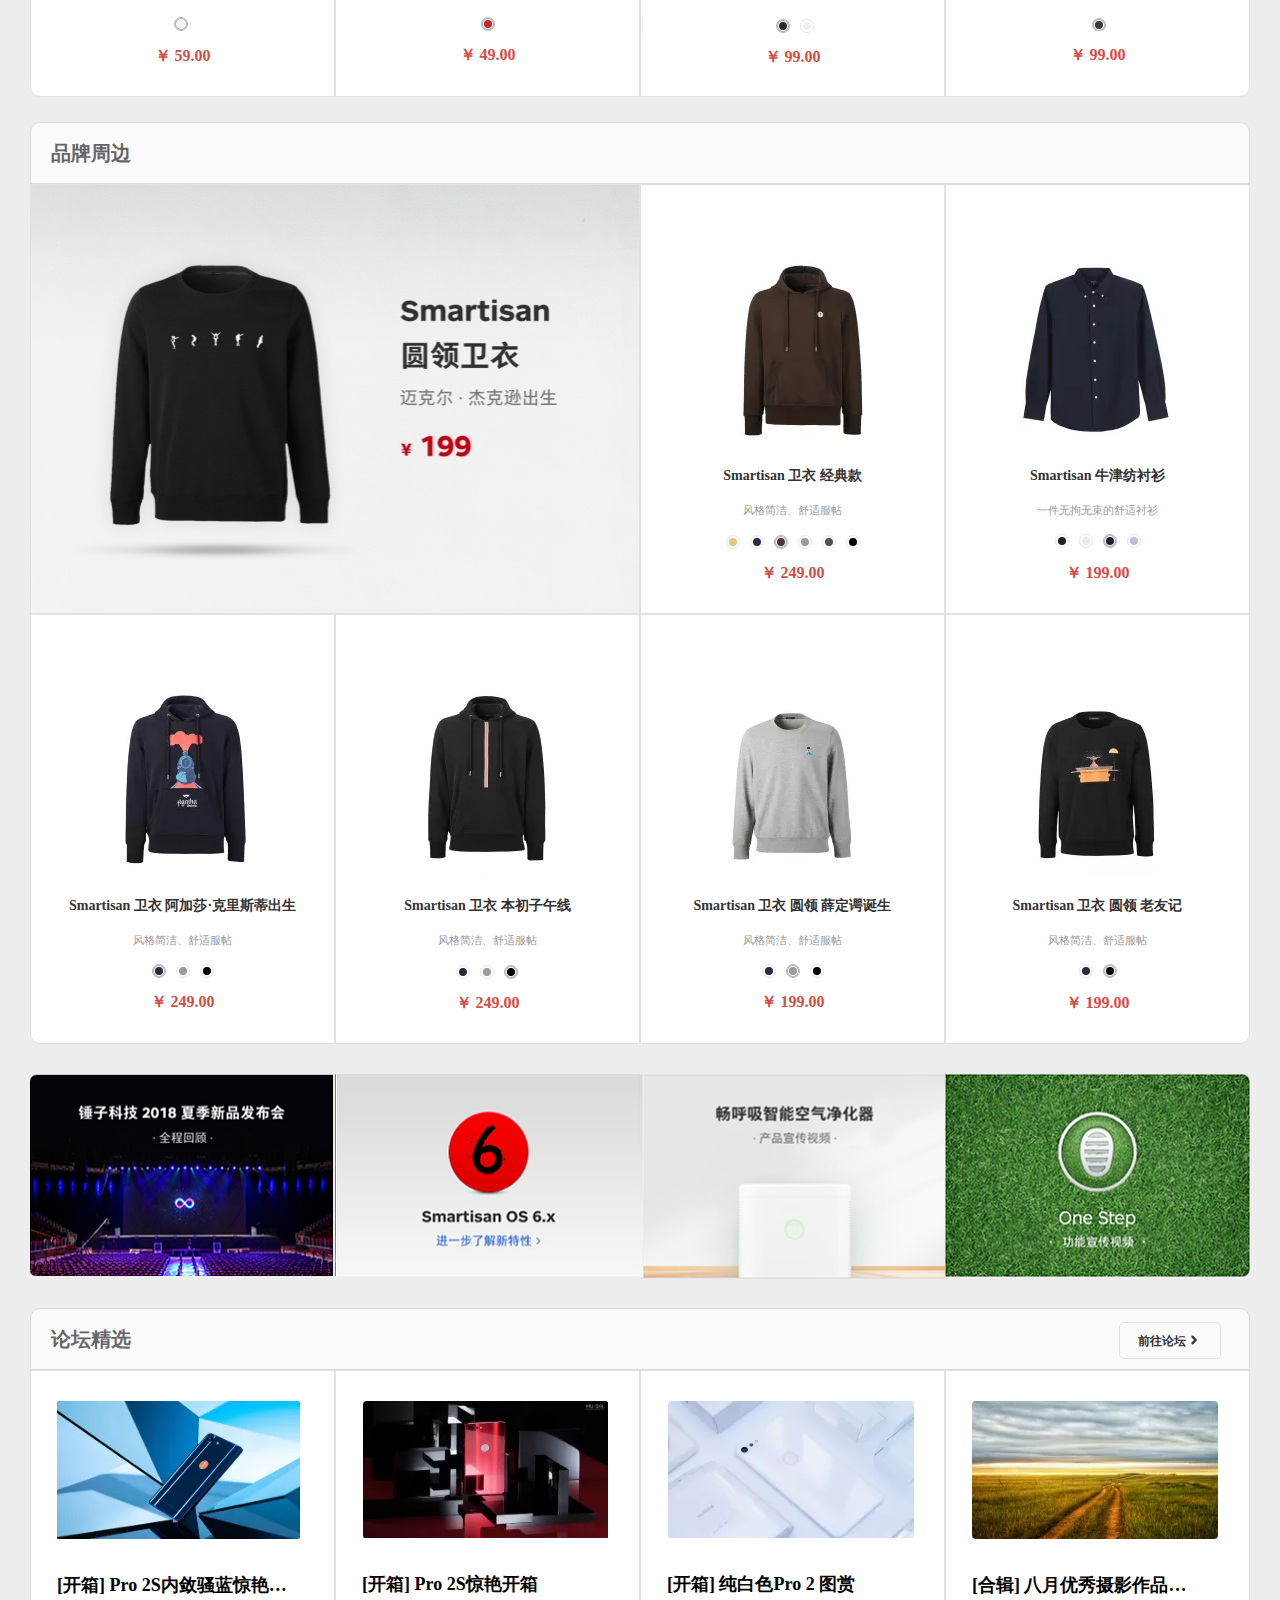
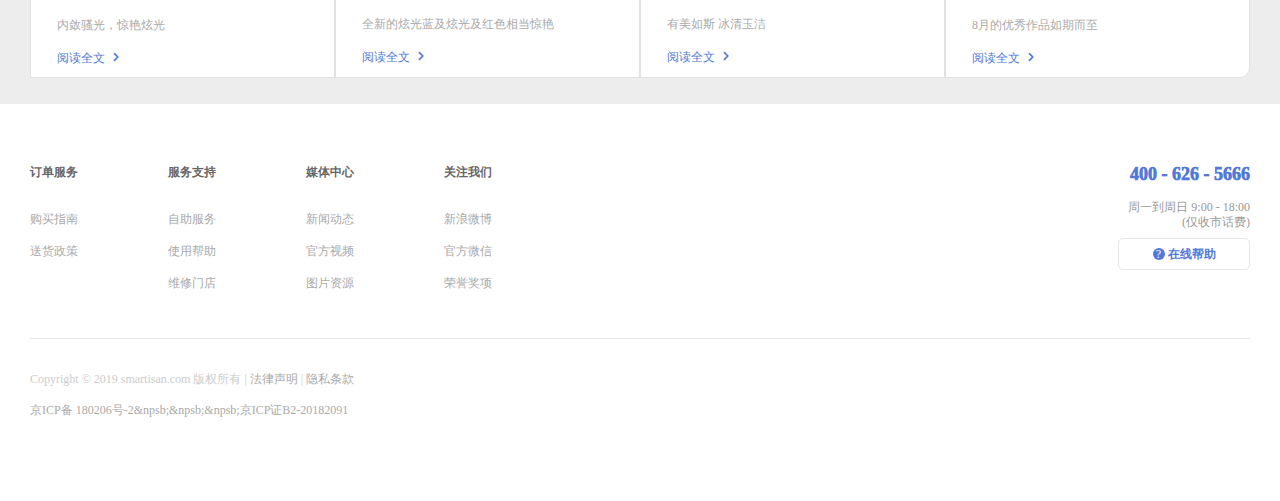
==== commit 50c0c8f2: "Merge branch 'master' of github.com:manjiaxiong/t.tt" ====
--- a/js/index.html
+++ b/js/index.html
@@ -37,7 +37,7 @@
     				<a href="#" title="在线商铺" >在线商铺</a>
     			</li>
     			<li>
-    				<a href="#" title="坚果 Pro 2s">坚果 Pro 2s</a>
+    				<a href="../js/blpinpai.html" title="坚果 Pro 2s">品牌周边</a>
     			</li>
     			<li>
     				<a href="#" title="坚果 R1">坚果 R1</a>
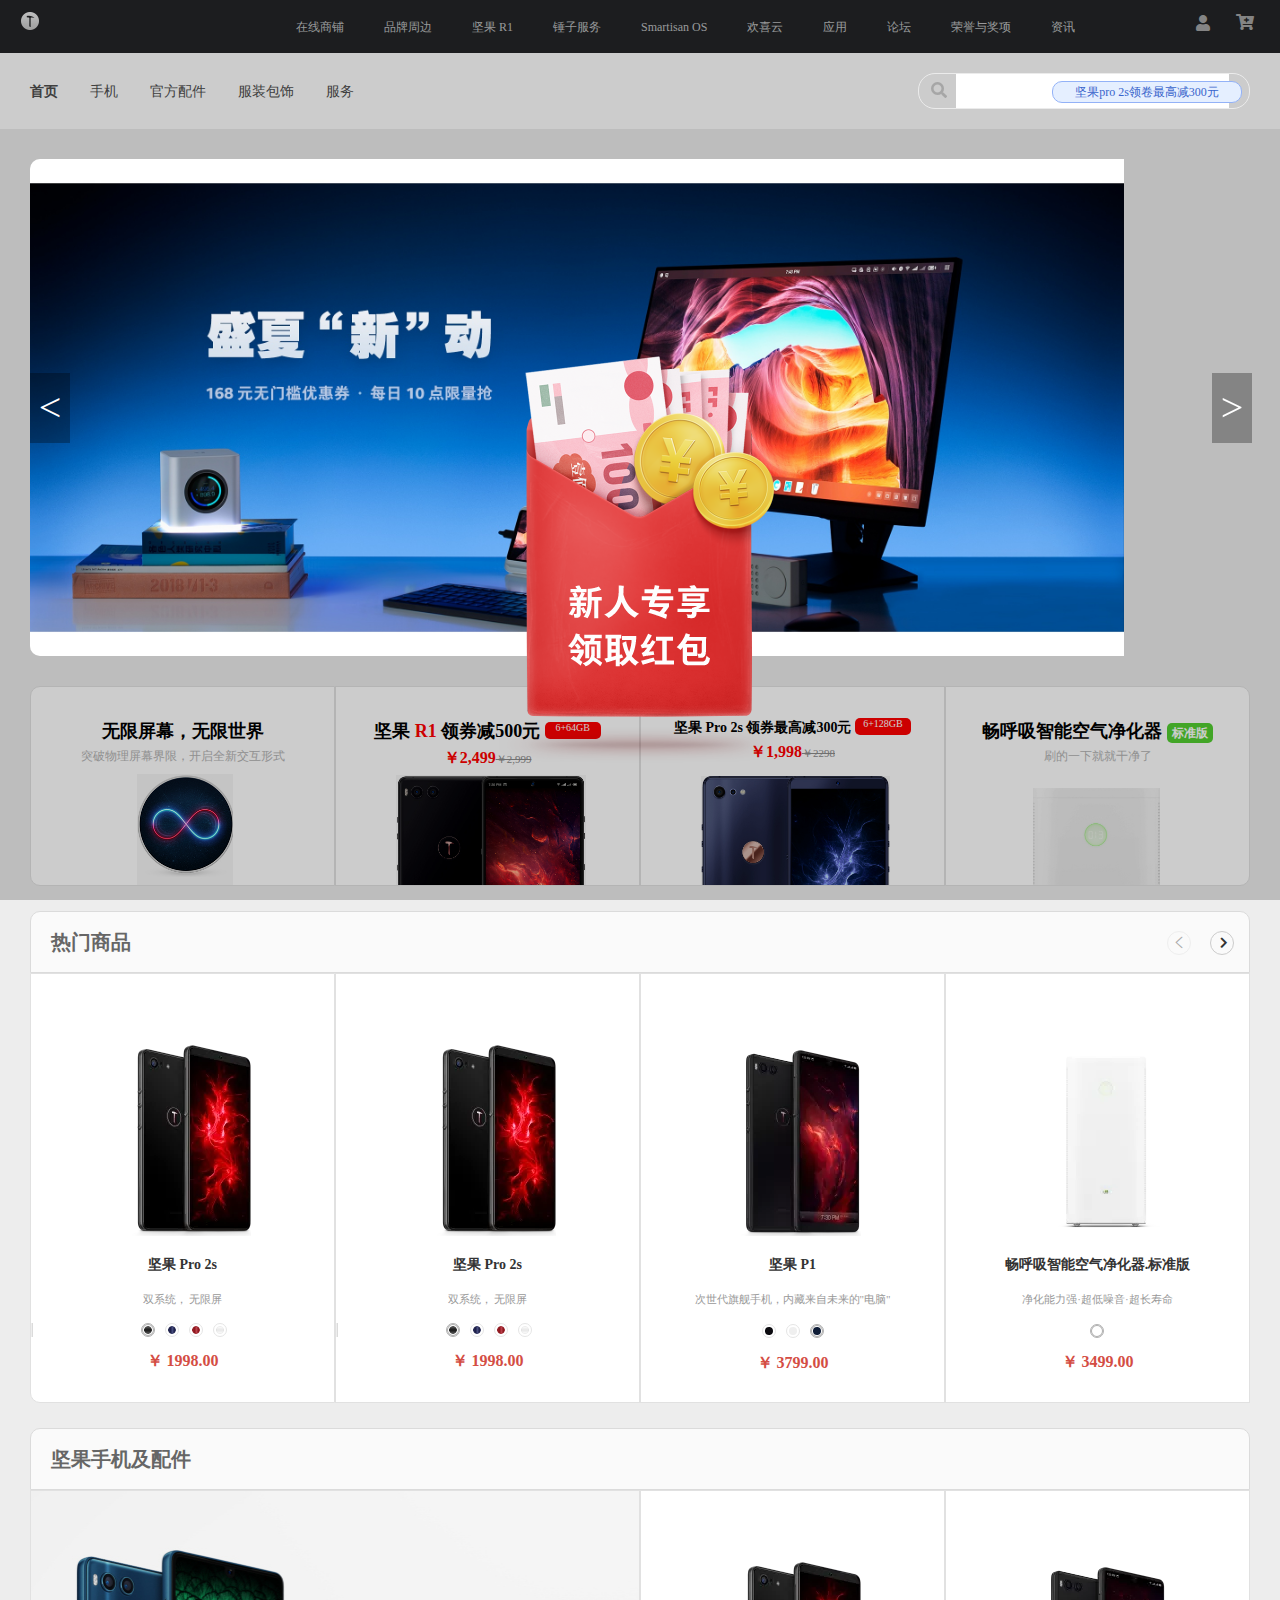
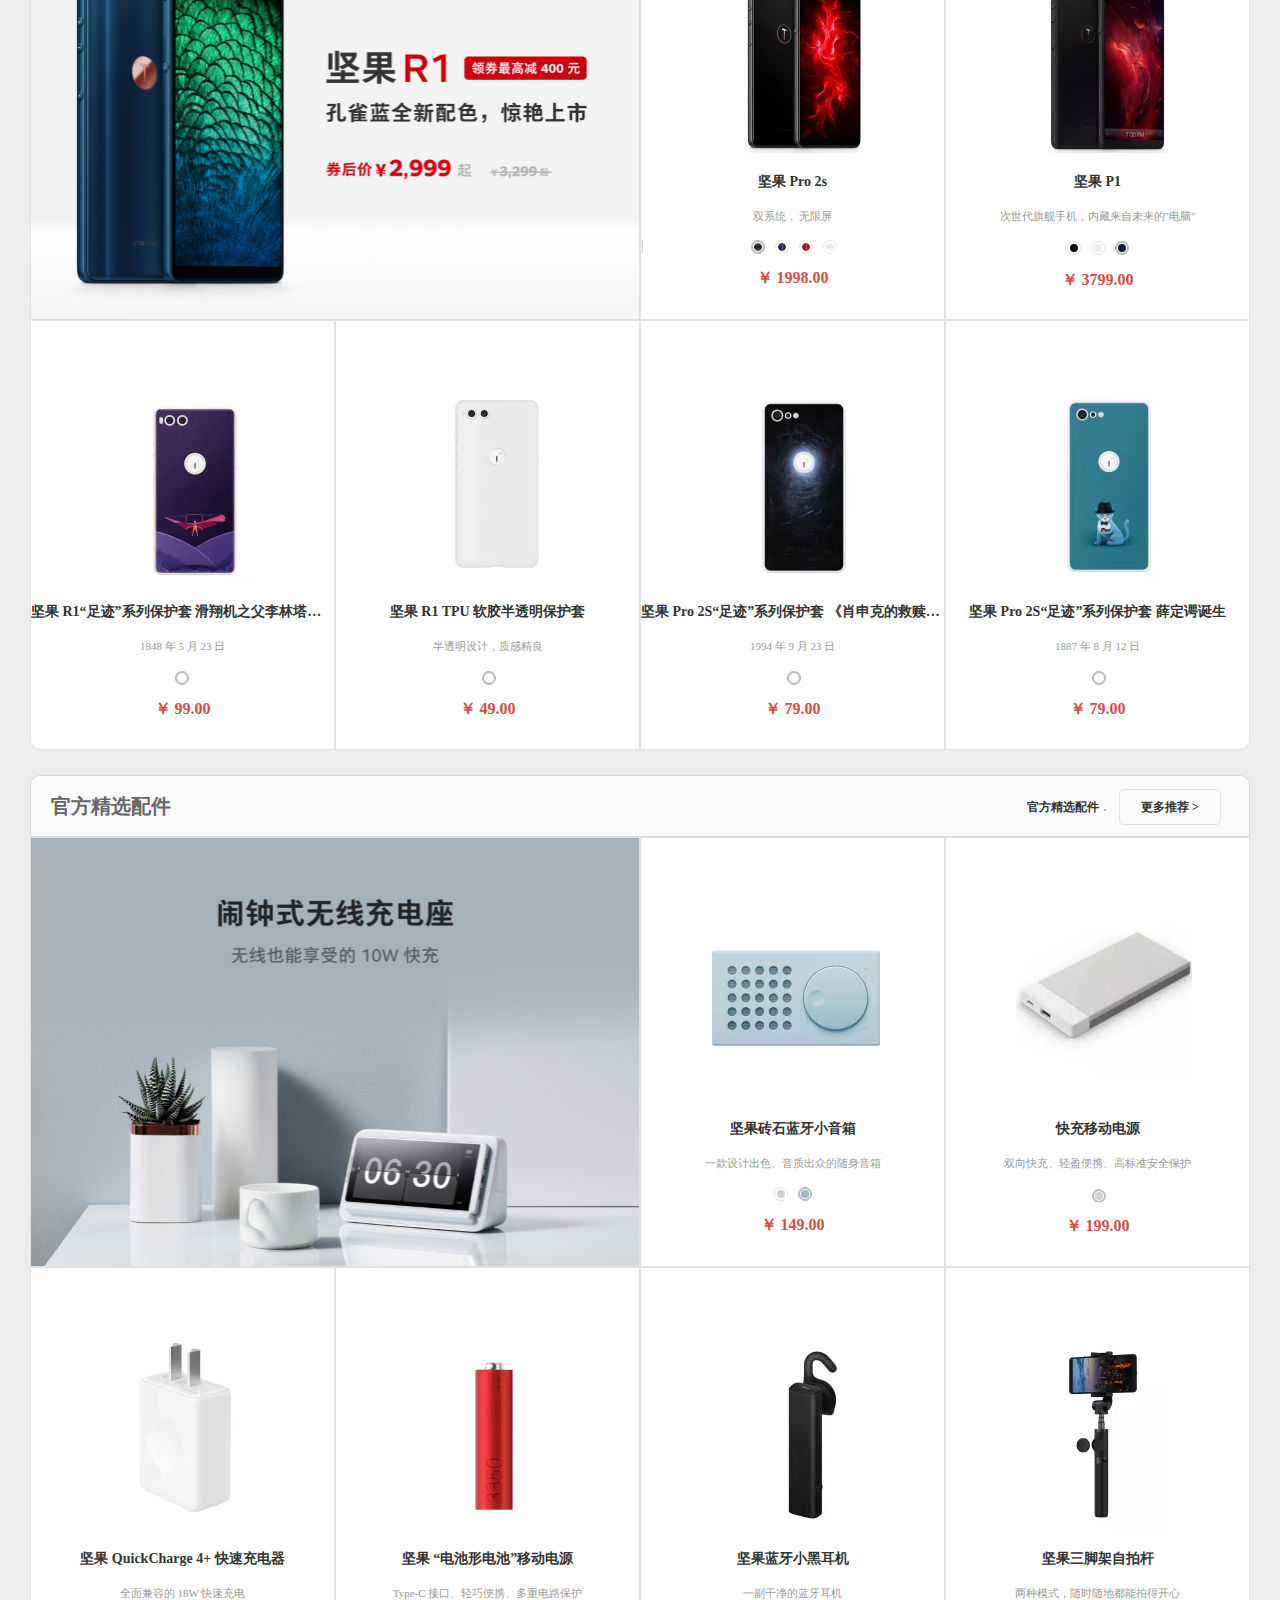
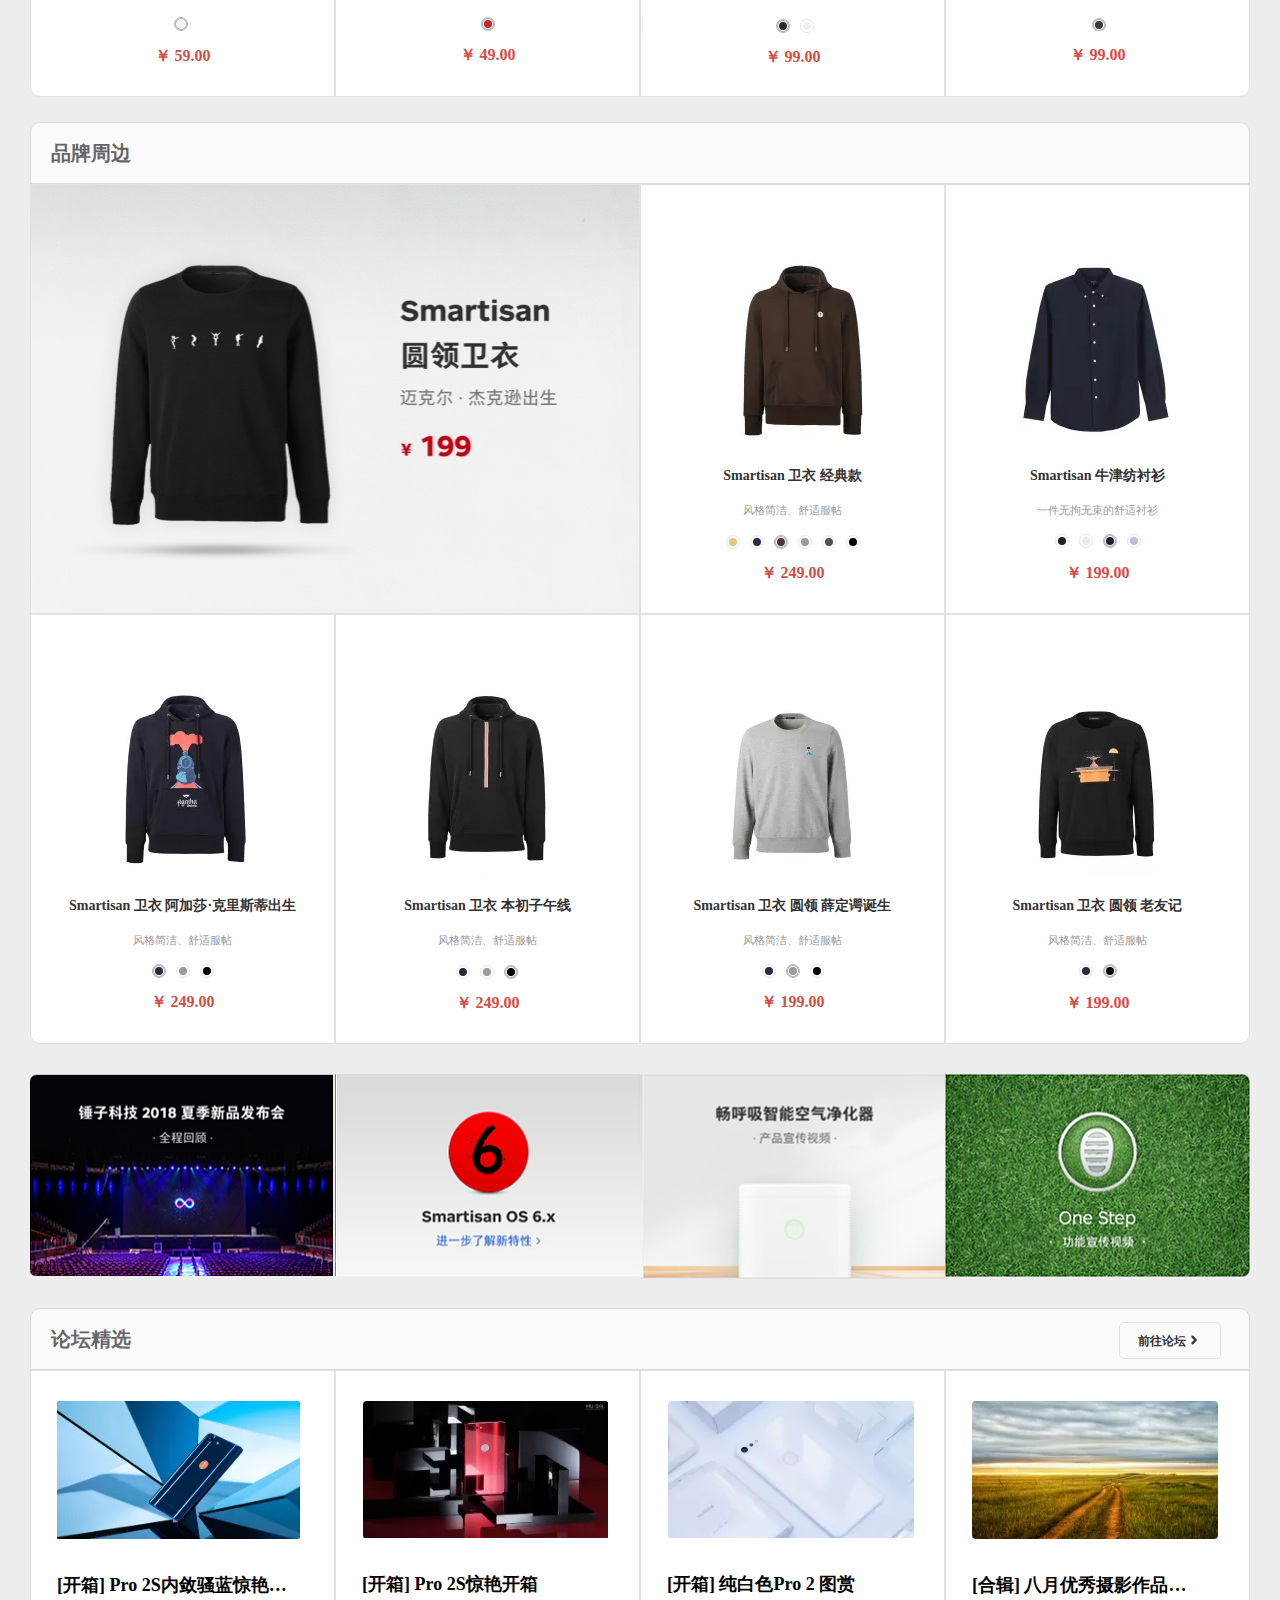
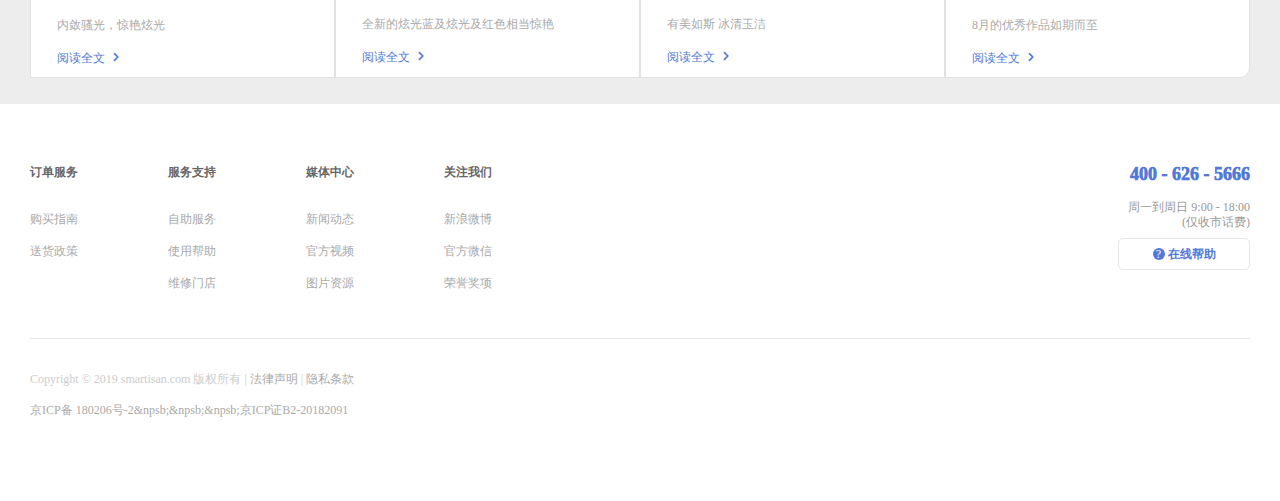
==== commit 1f3d563b: "xiong4" ====
--- a/js/index.html
+++ b/js/index.html
@@ -43,7 +43,7 @@
     				<a href="#" title="坚果 R1">坚果 R1</a>
     			</li>
     			<li>
-    				<a href="#" title="坚果 TNT 工作站">坚果 TNT 工作站</a>
+    				<a href="#" title="锤子服务">锤子服务</a>
     			</li>
     			<li>
     				<a href="#" title="Smartisan OS">Smartisan OS</a>
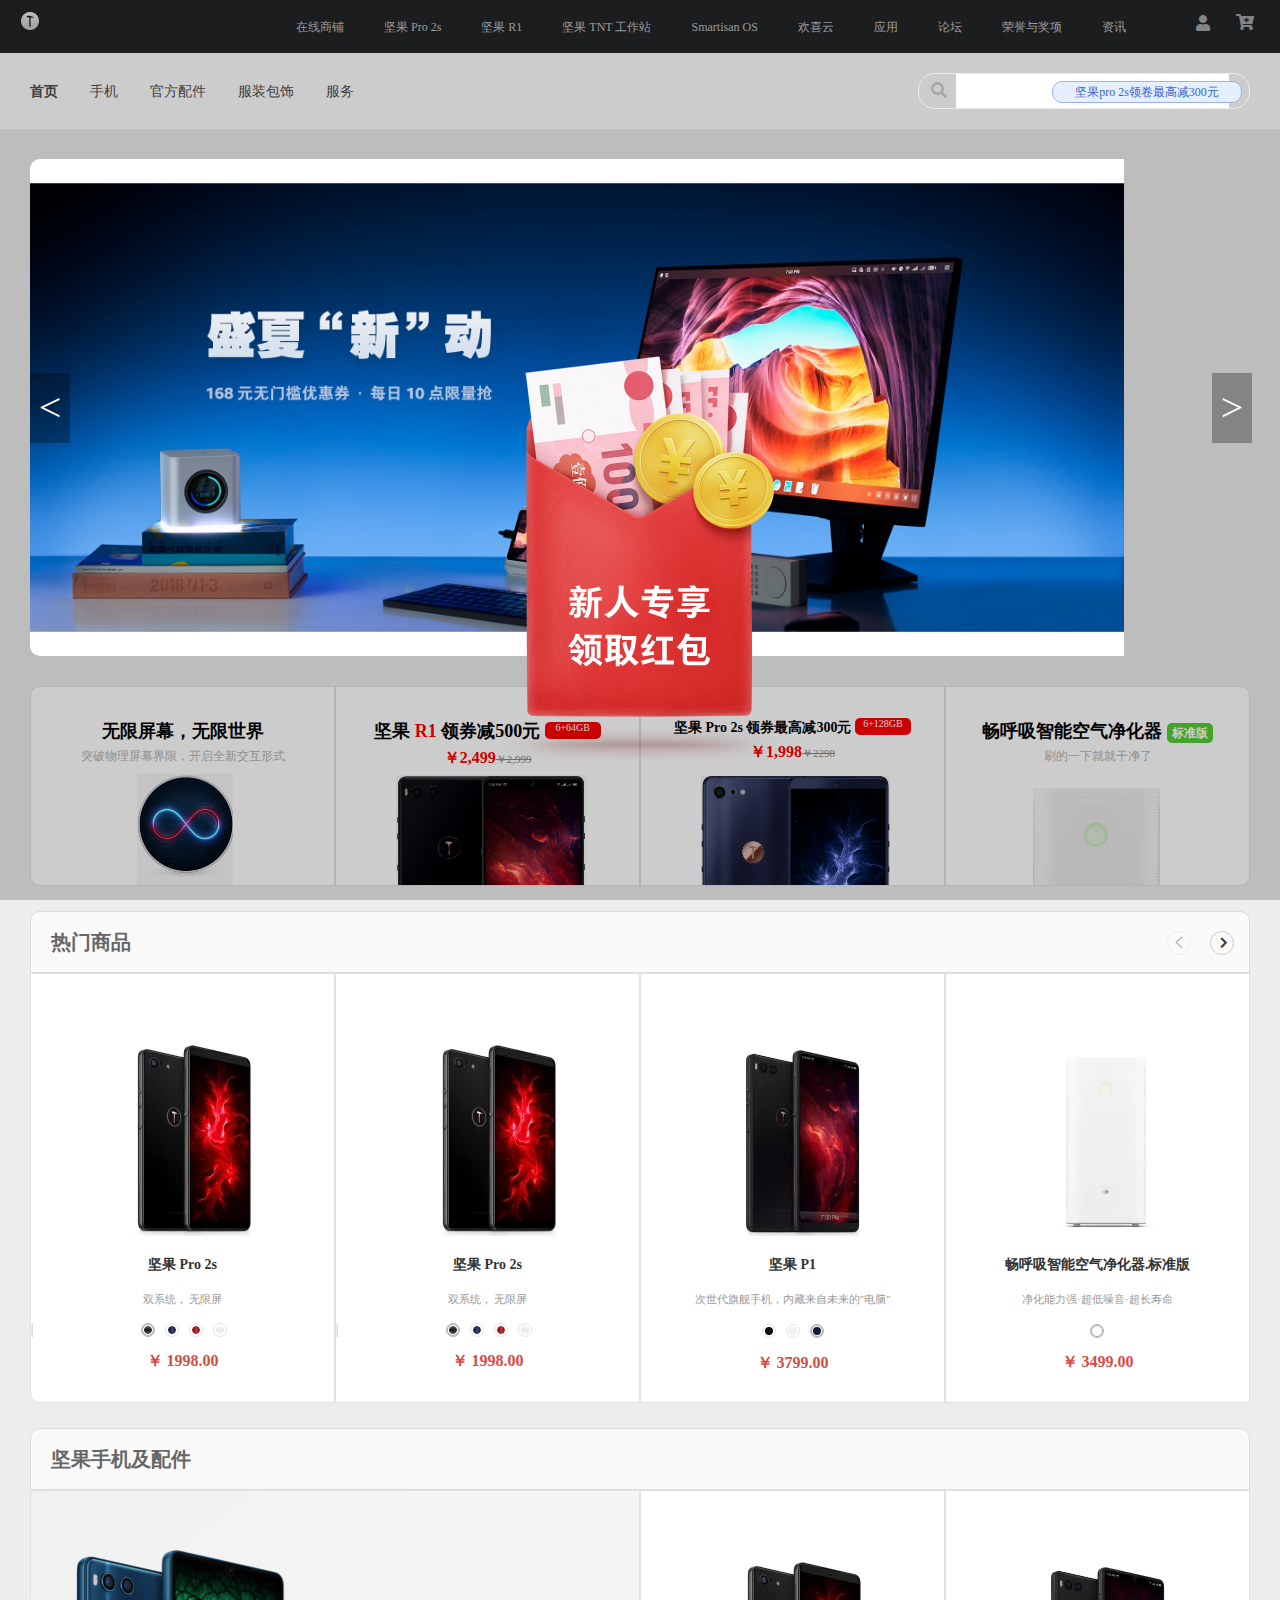
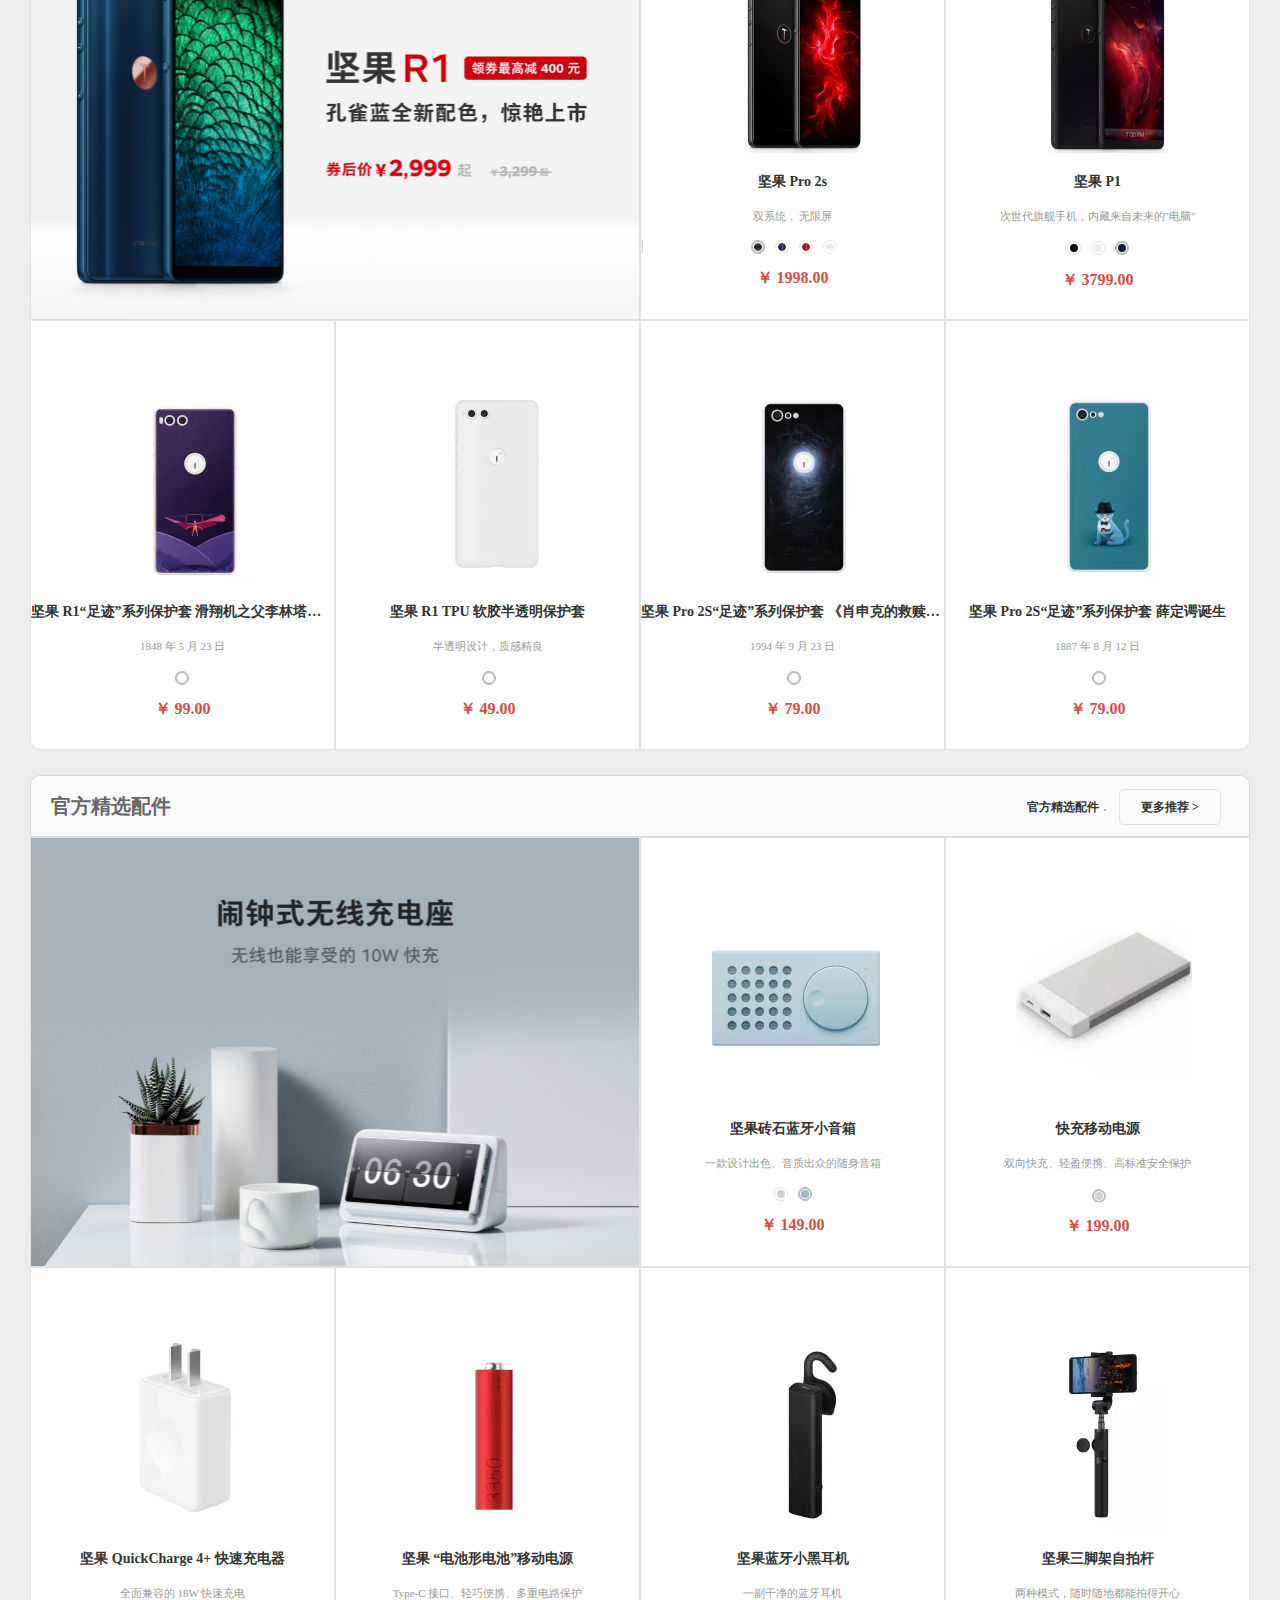
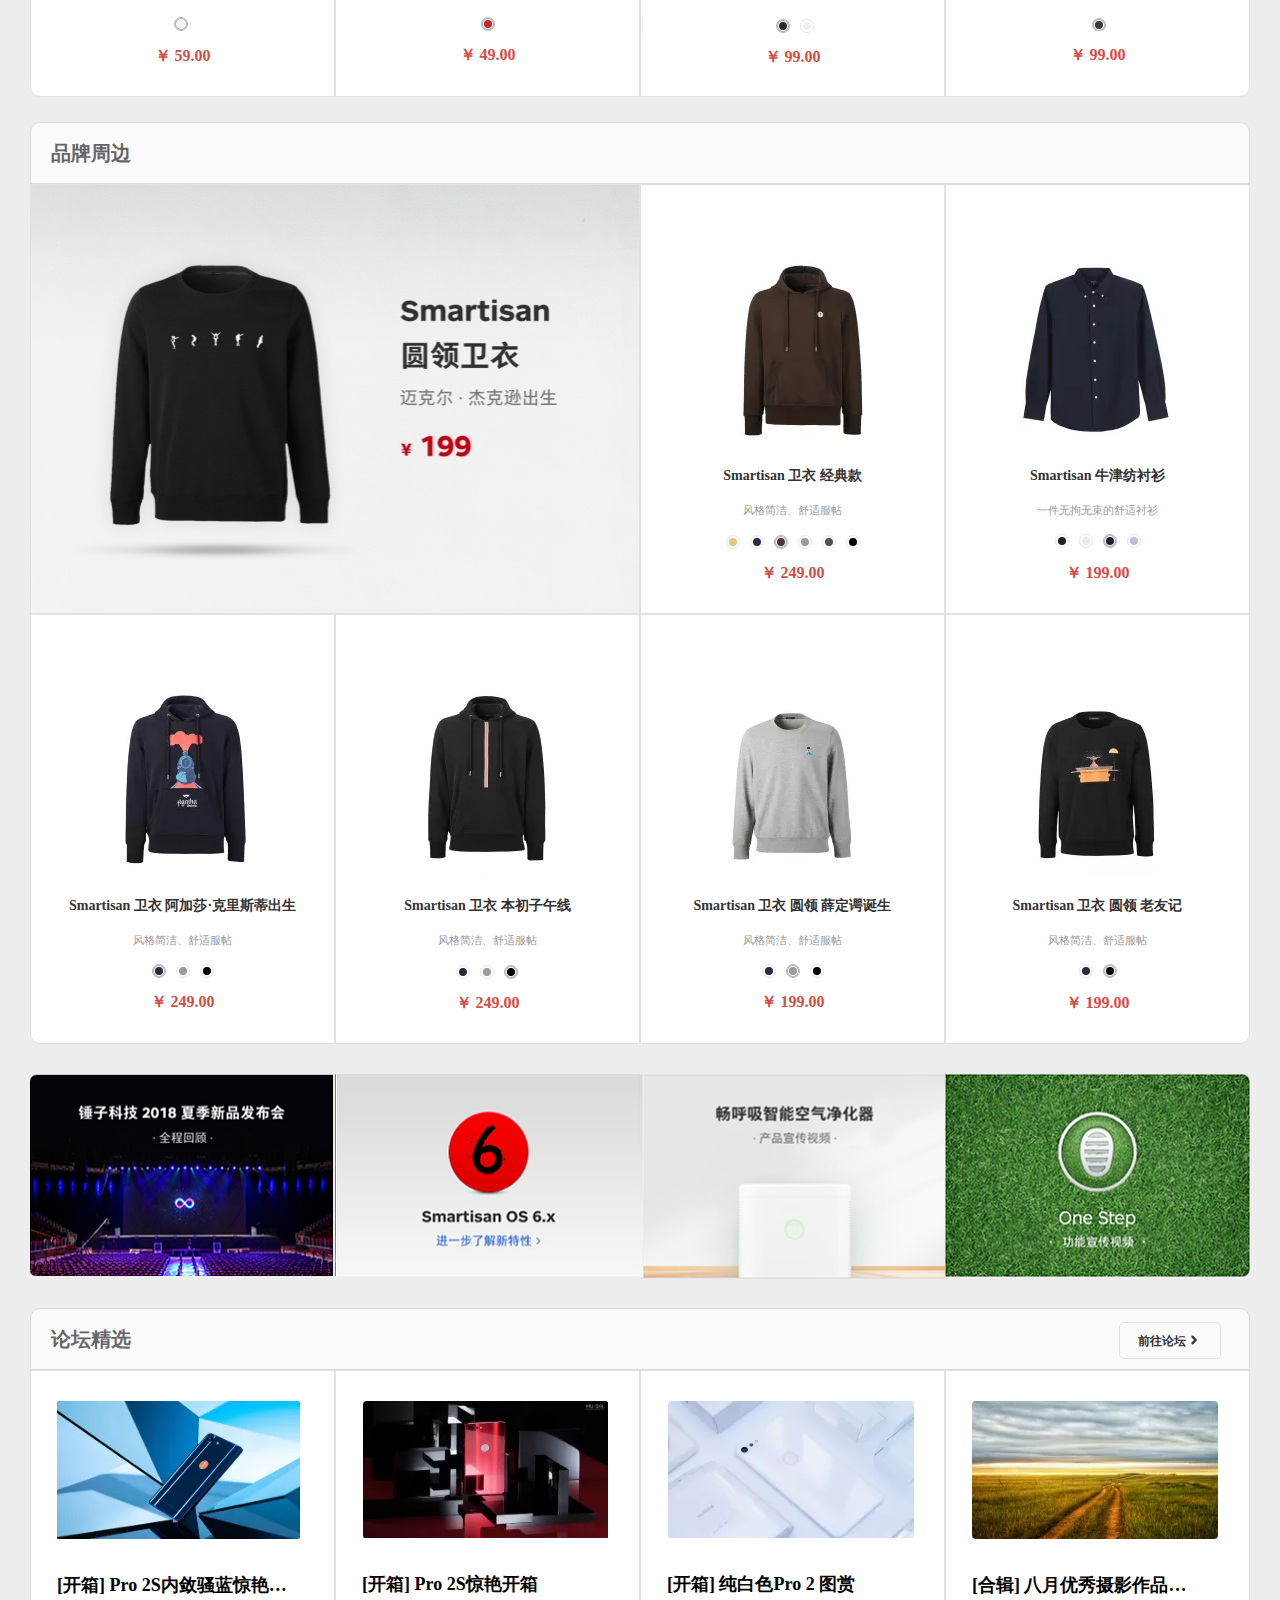
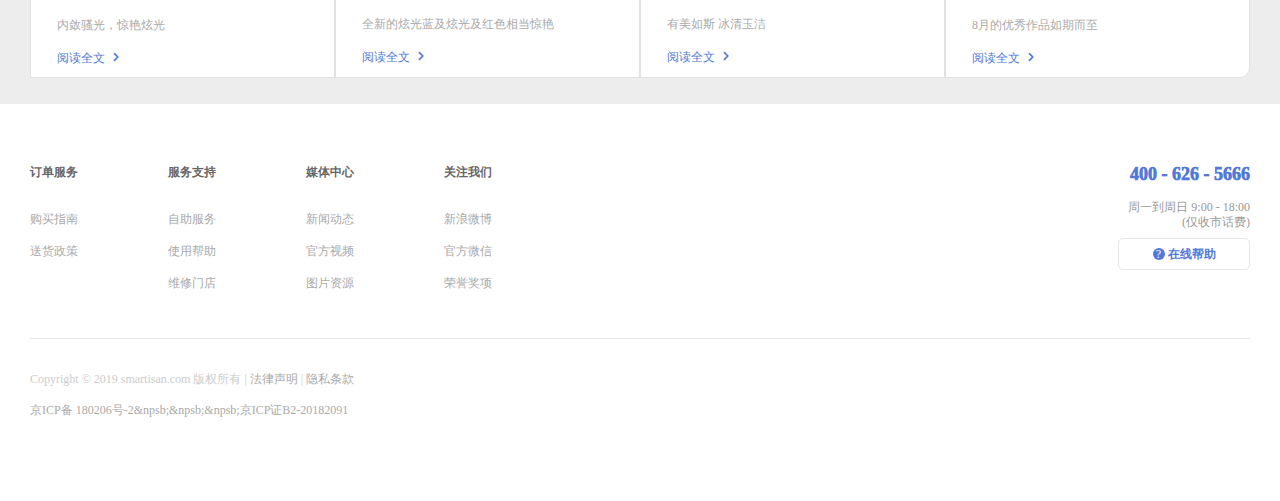
==== commit 09422dec: "xin" ====
--- a/js/index.html
+++ b/js/index.html
@@ -37,13 +37,13 @@
     				<a href="#" title="在线商铺" >在线商铺</a>
     			</li>
     			<li>
-    				<a href="../js/blpinpai.html" title="坚果 Pro 2s">品牌周边</a>
+    				<a href="#" title="坚果 Pro 2s">坚果 Pro 2s</a>
     			</li>
     			<li>
     				<a href="#" title="坚果 R1">坚果 R1</a>
     			</li>
     			<li>
-    				<a href="#" title="锤子服务">锤子服务</a>
+    				<a href="#" title="坚果 TNT 工作站">坚果 TNT 工作站</a>
     			</li>
     			<li>
     				<a href="#" title="Smartisan OS">Smartisan OS</a>
@@ -61,7 +61,7 @@
     				<a href="../荣誉lc.html" title="荣誉与奖项">荣誉与奖项</a>
     			</li>
     			<li>
-    				<a href="message.html" title="资讯">资讯</a>
+    				<a href="#" title="资讯">资讯</a>
     			</li>
     		</ul>
     	</div>
--- a/css/index.css
+++ b/css/index.css
@@ -227,7 +227,7 @@
 	overflow: hidden;
 }
 .header-Cont ul{
-	width: 1000px;
+	/*width: 1000px;*/
 	/*text-align: center;*/
 	margin: 0px auto;
 	overflow: hidden;
@@ -240,7 +240,9 @@
 	
 }
 .header-Cont .Cont4{
-	margin-left: 40%;
+	left: 50%;
+	width: 400px;
+	margin-left: -200px;
 }
 .header-Cont ul li{
 	/*height: 200px;*/
@@ -281,17 +283,25 @@
 	/*text-align: left;*/
 }
 .header-Cont .Cont5 {
-	margin-left: 40%;
+	width: 200px;
+	margin-left: -100px;
+	left: 50%;
 	padding-top: 70px;
 }
 .header-Cont .Cont2{
-	margin-left: 20%;
+	margin-left: -400px;
+	width: 800px;
+	left:50%; 
 }
 .header-Cont .Cont3{
-	margin-left: 15%;
+	margin-left: -500px;
+	left: 50%;
+	width: 1000px;
 }
 .header-Cont .Cont1{
-	margin-left: 20%;
+	margin-left: -500px;
+	left: 50%;
+	width: 1000px;
 }
 .header-Cont .Cont5 li{
 	float: initial;
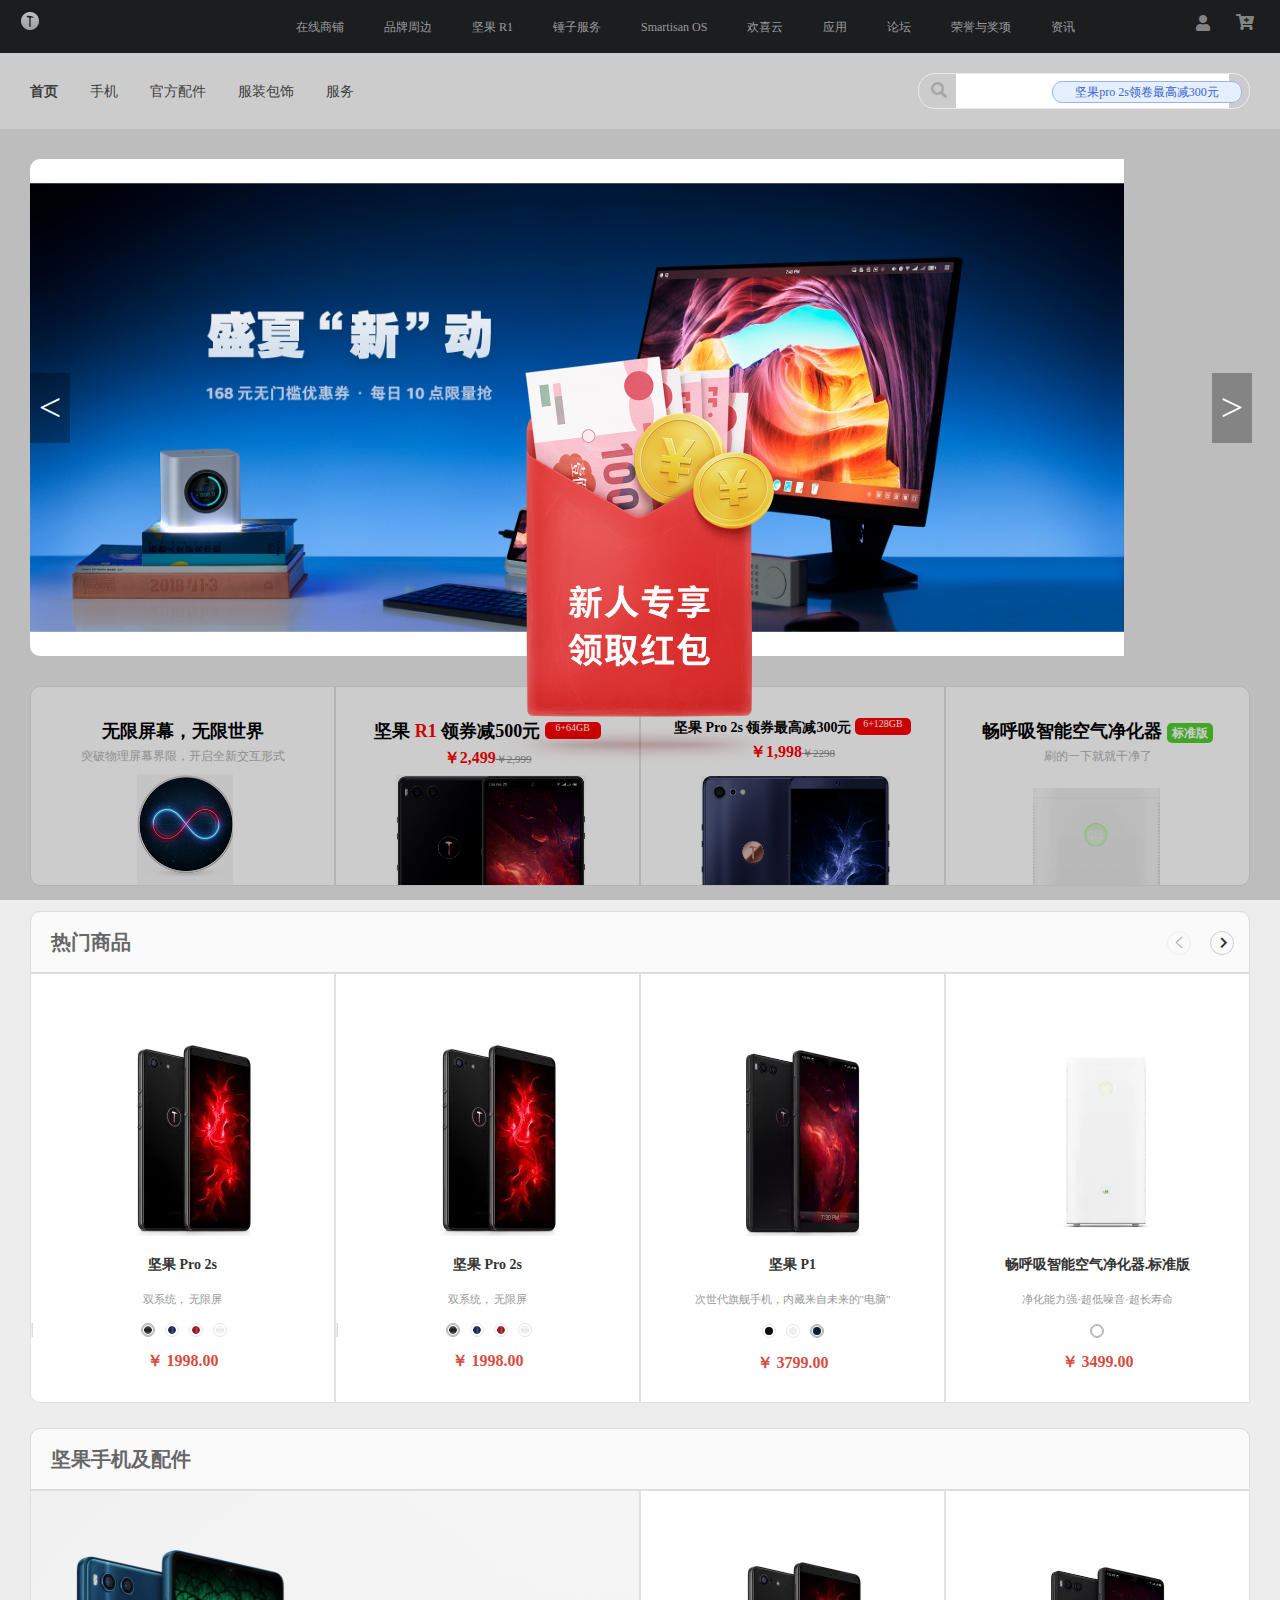
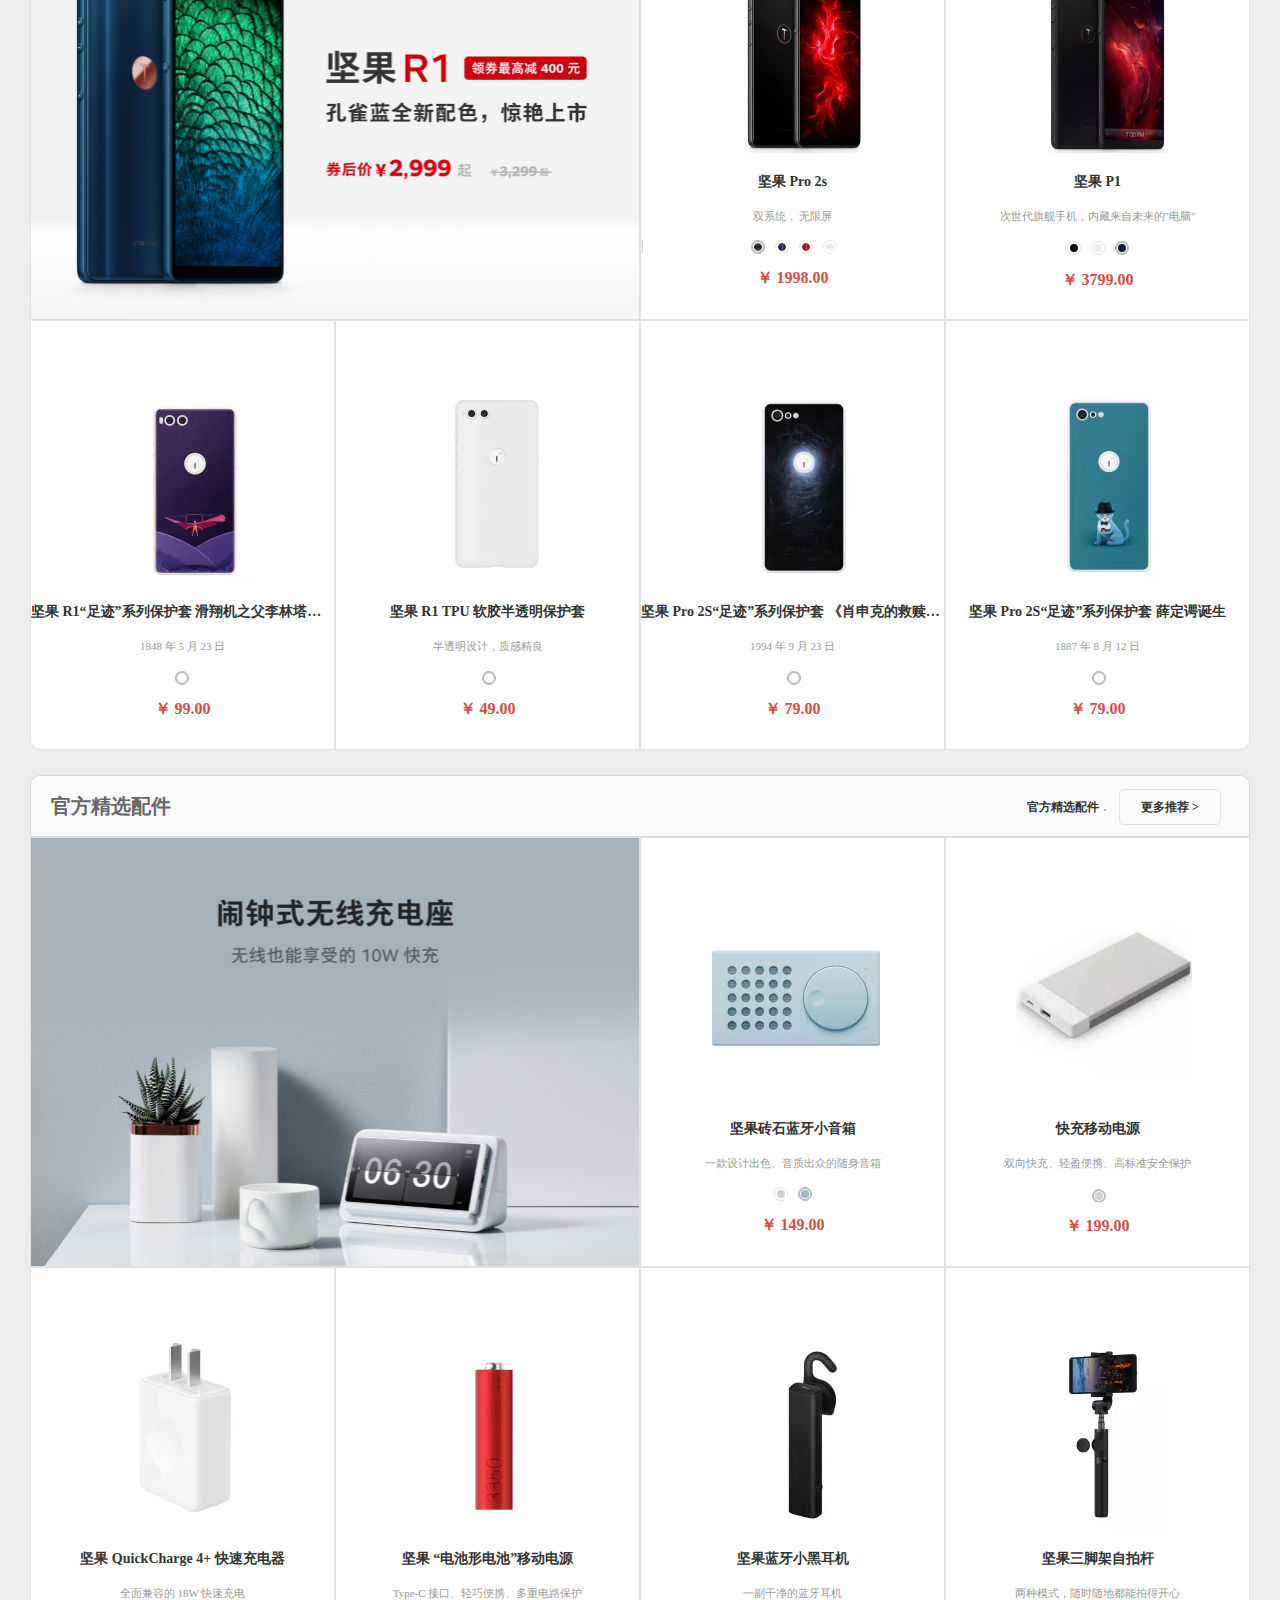
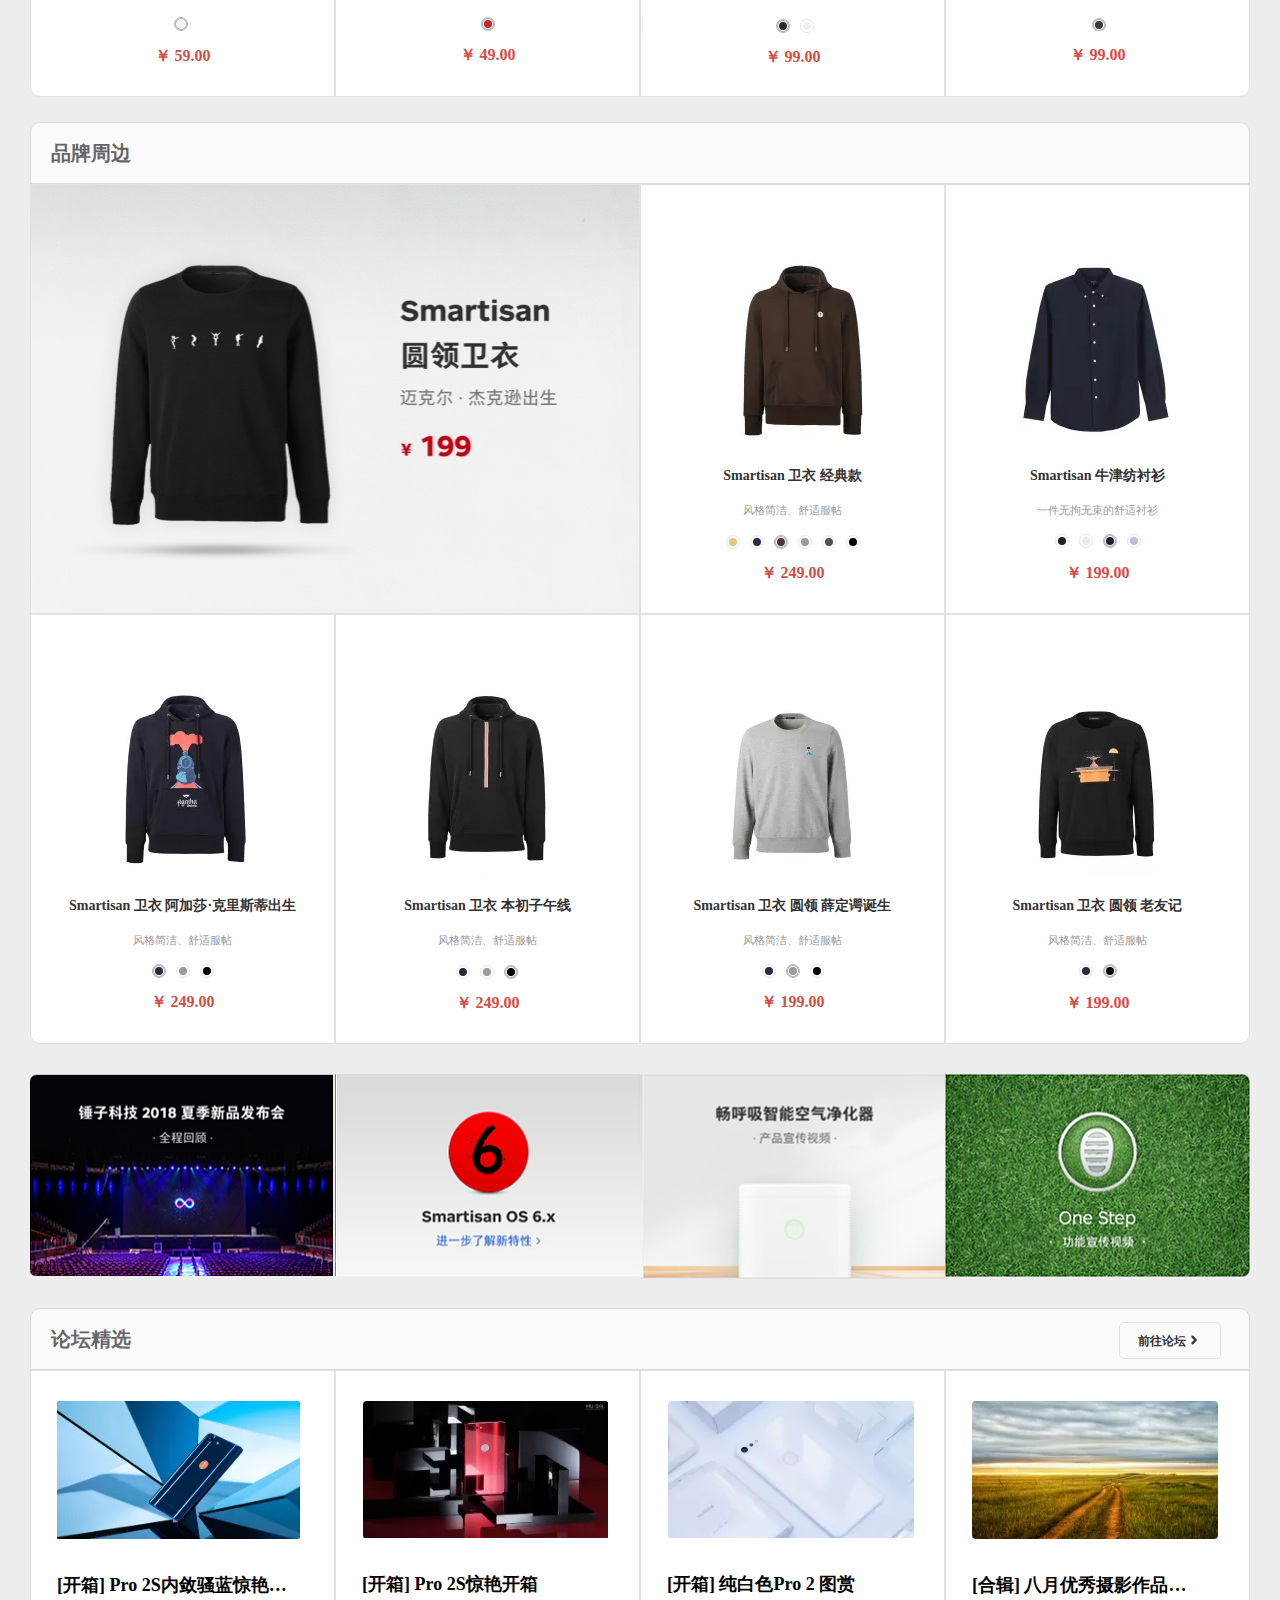
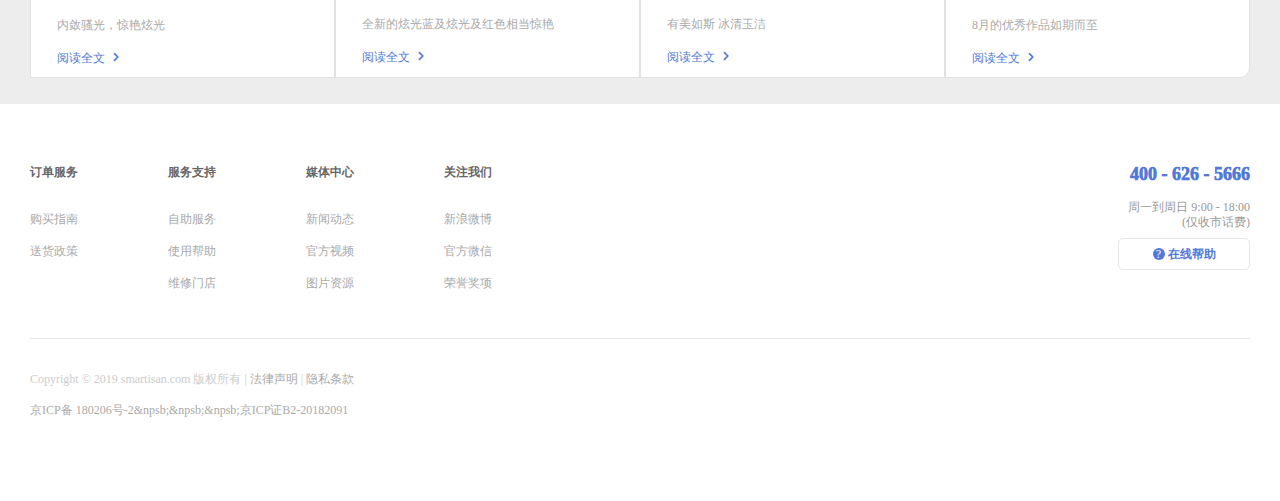
==== commit a4b31da6: "Merge branch 'master' of https://github.com/manjiaxiong/t.tt" ====
--- a/js/index.html
+++ b/js/index.html
@@ -37,13 +37,13 @@
     				<a href="#" title="在线商铺" >在线商铺</a>
     			</li>
     			<li>
-    				<a href="#" title="坚果 Pro 2s">坚果 Pro 2s</a>
+    				<a href="../js/blpinpai.html" title="坚果 Pro 2s">品牌周边</a>
     			</li>
     			<li>
     				<a href="#" title="坚果 R1">坚果 R1</a>
     			</li>
     			<li>
-    				<a href="#" title="坚果 TNT 工作站">坚果 TNT 工作站</a>
+    				<a href="blchuizifuwu.html" title="锤子服务">锤子服务</a>
     			</li>
     			<li>
     				<a href="#" title="Smartisan OS">Smartisan OS</a>
@@ -61,7 +61,7 @@
     				<a href="../荣誉lc.html" title="荣誉与奖项">荣誉与奖项</a>
     			</li>
     			<li>
-    				<a href="#" title="资讯">资讯</a>
+    				<a href="message.html" title="资讯">资讯</a>
     			</li>
     		</ul>
     	</div>
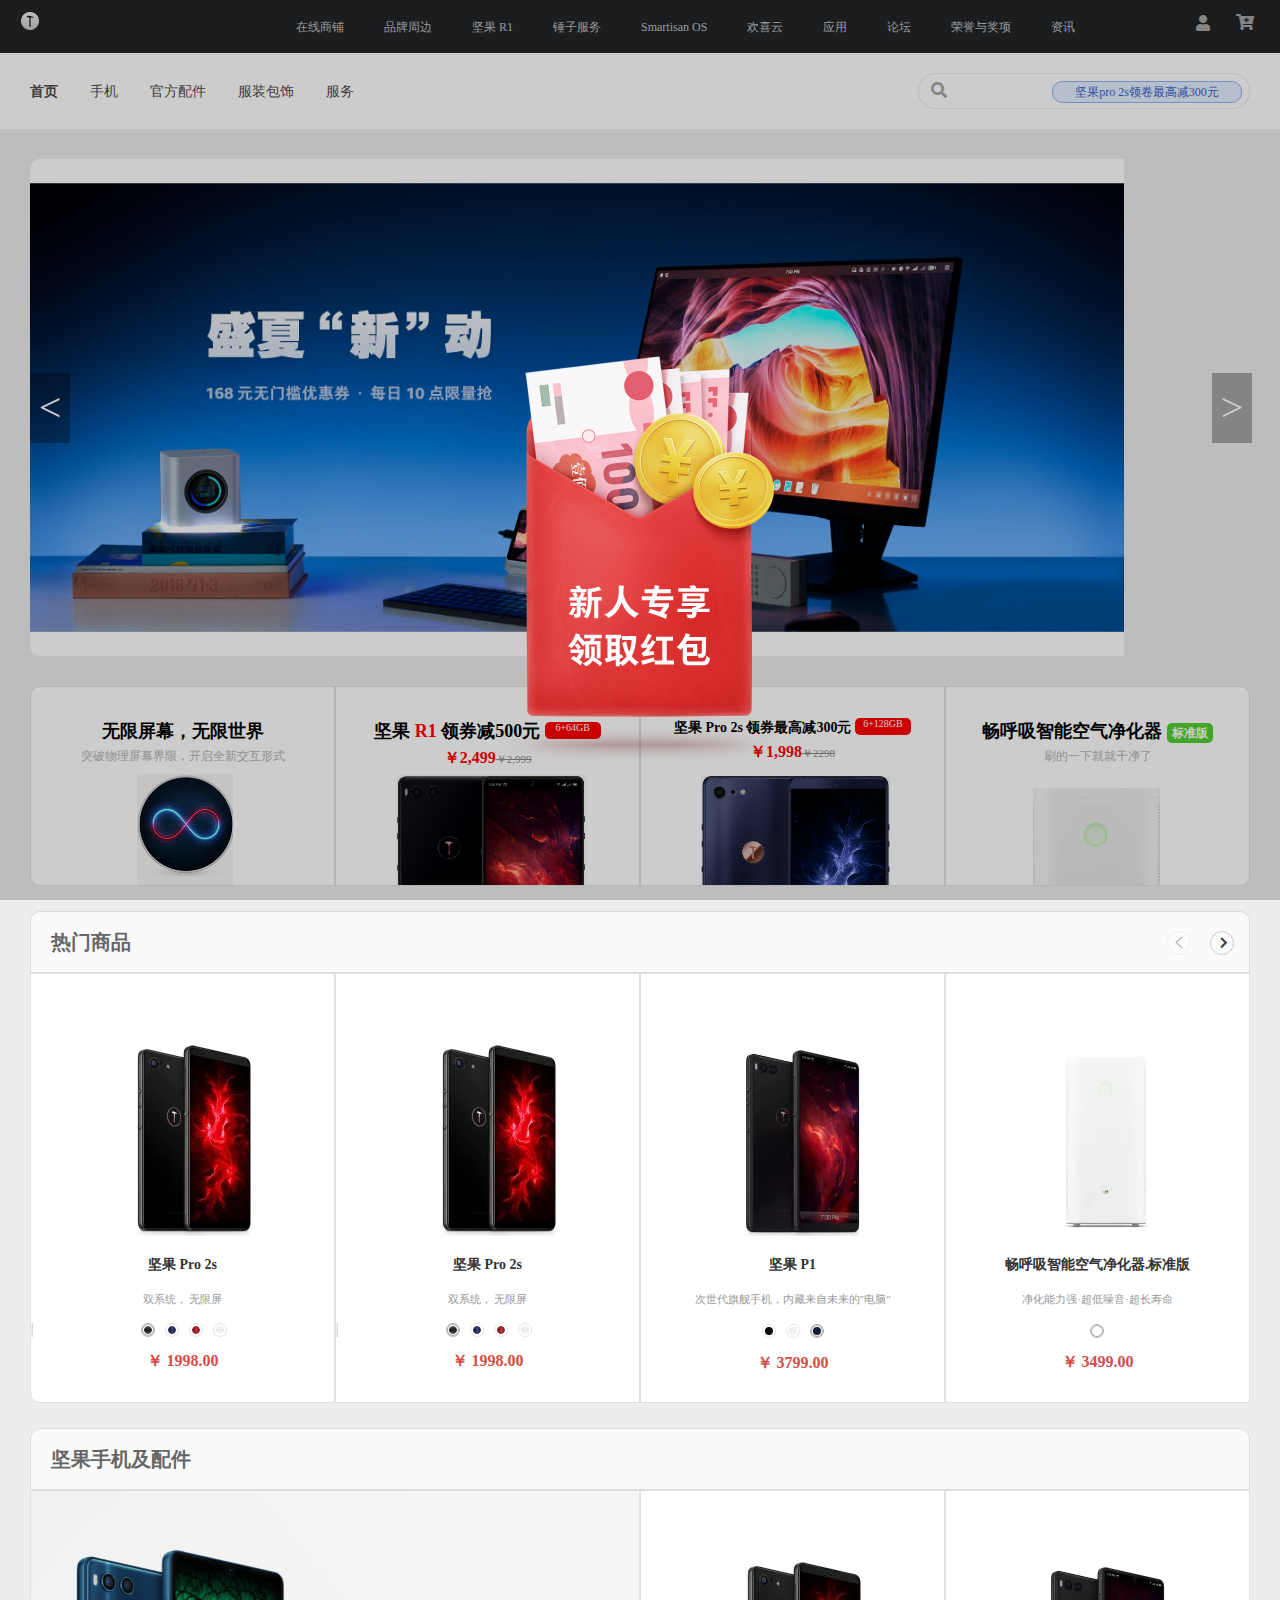
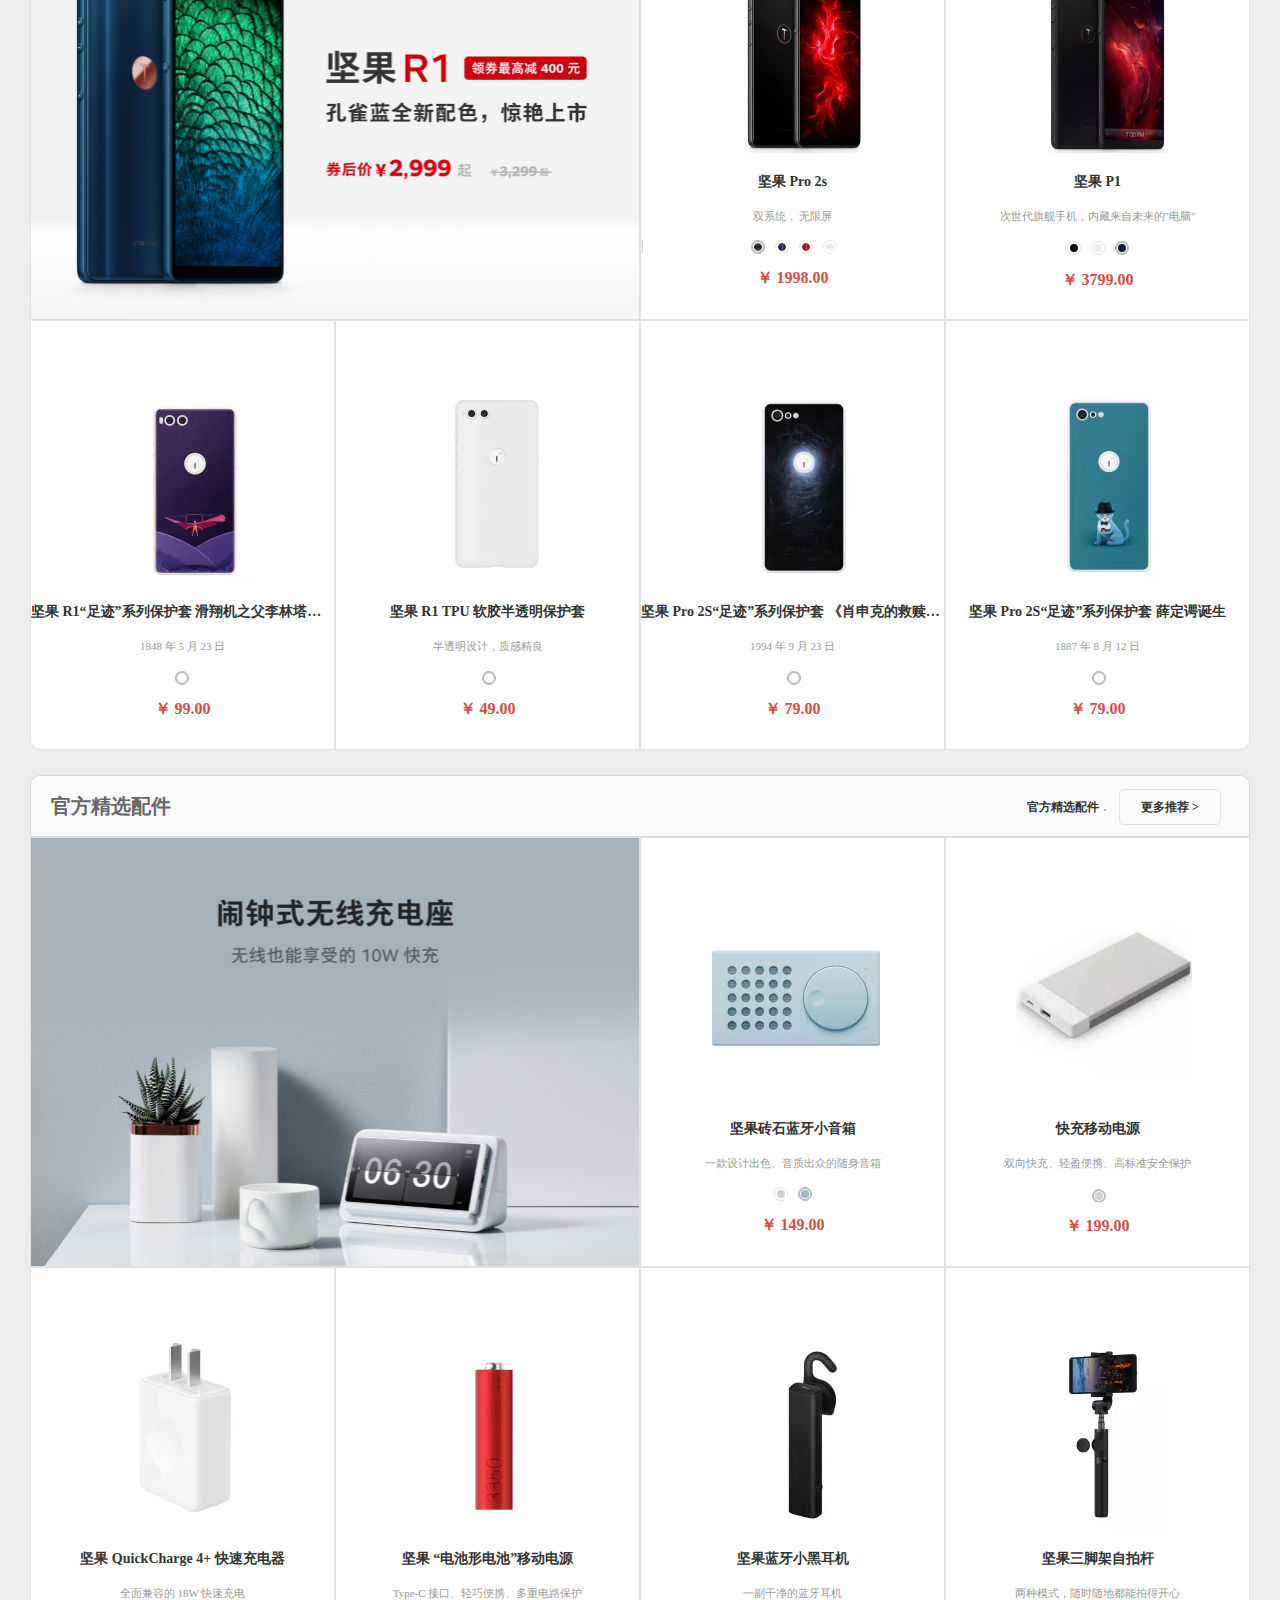
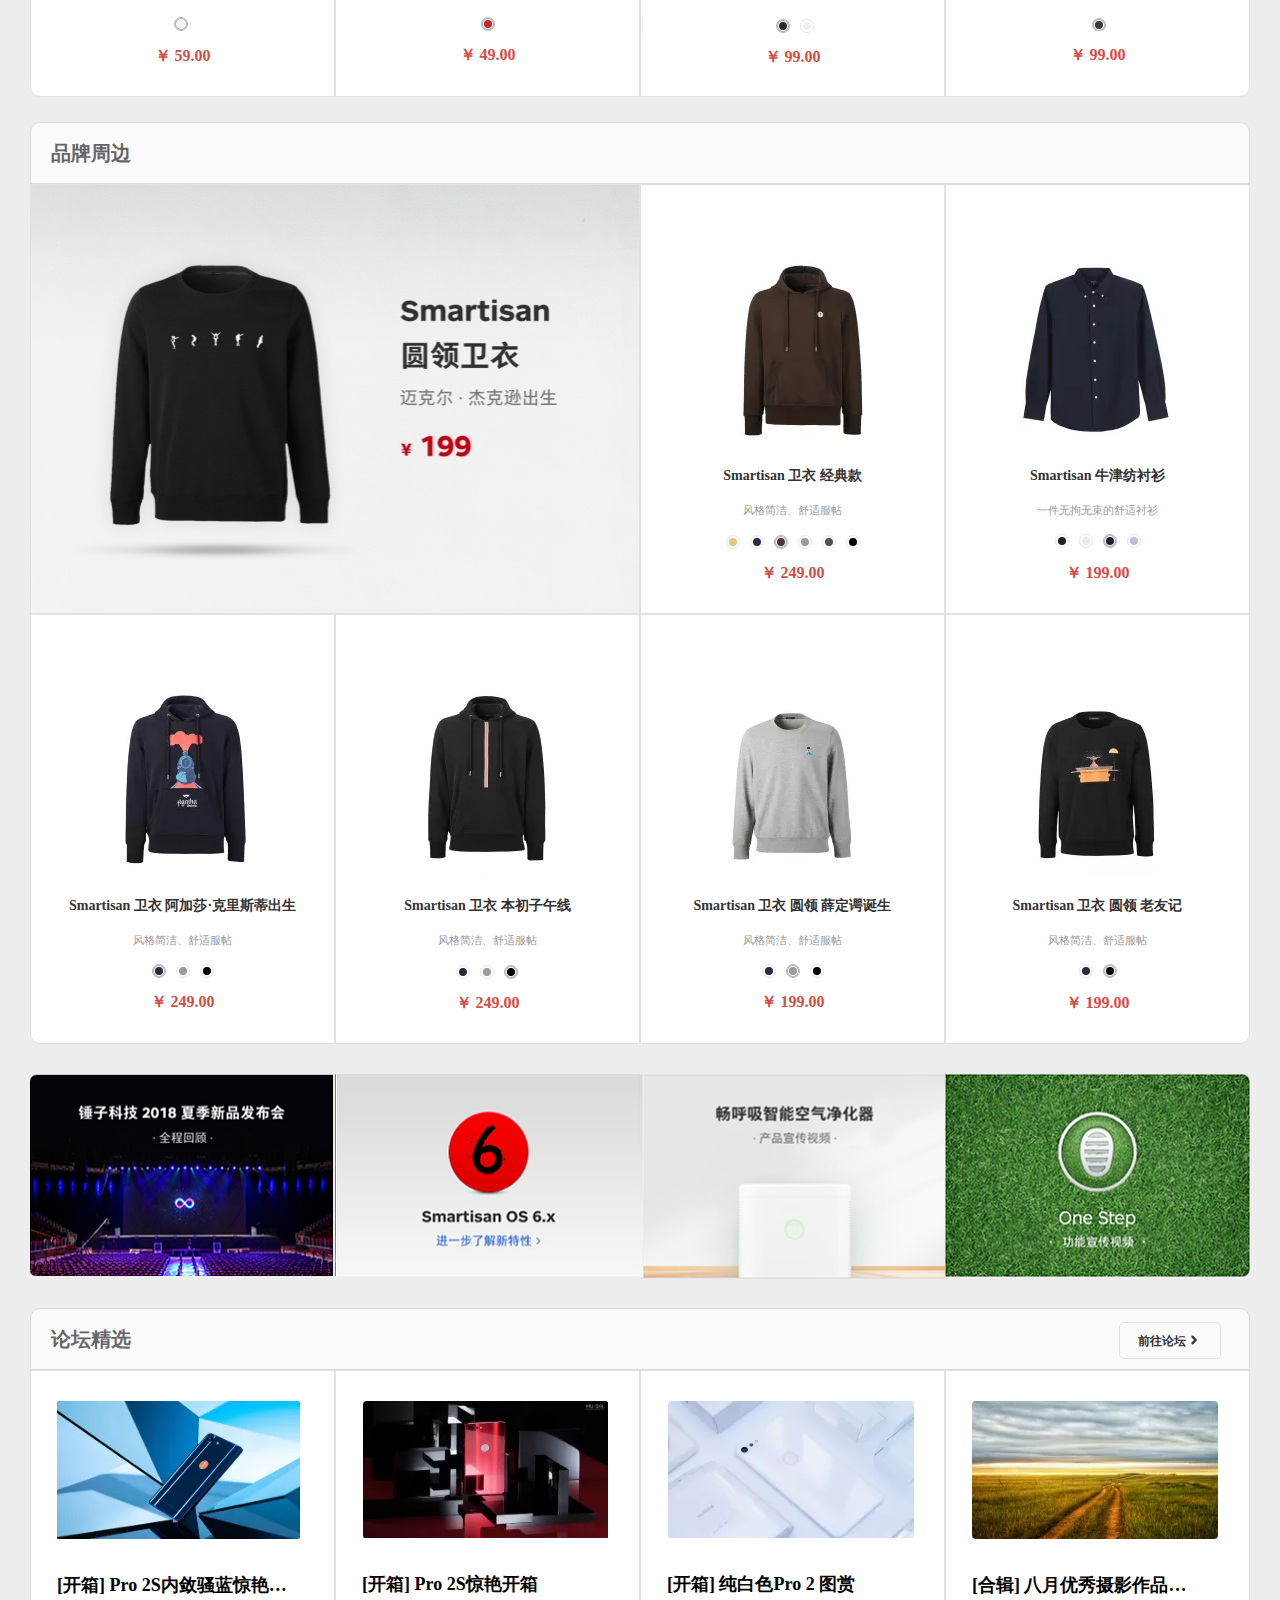
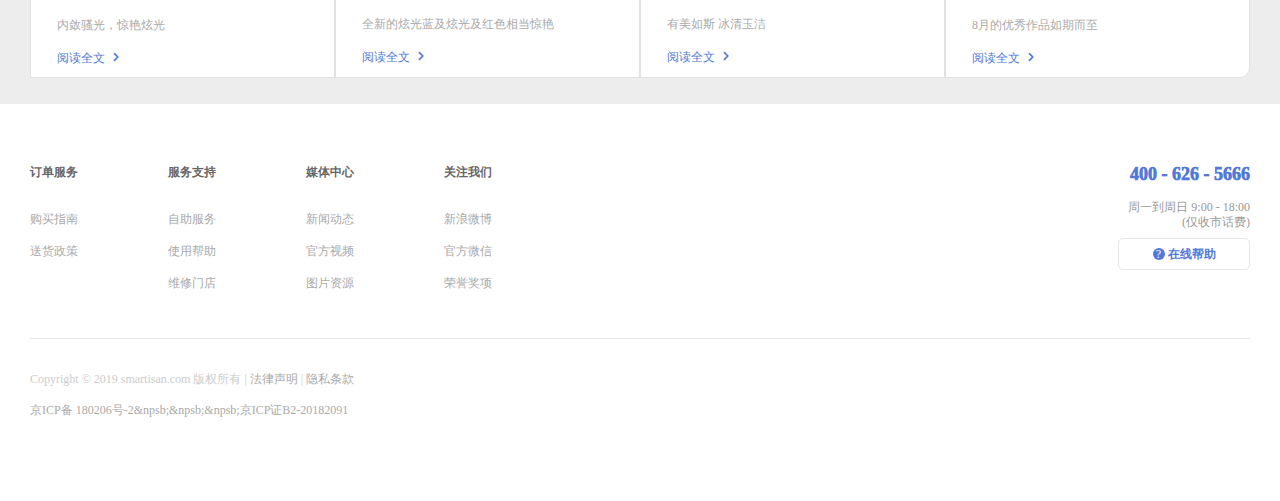
==== commit 35f1d613: "xiong" ====
--- a/js/index.html
+++ b/js/index.html
@@ -40,7 +40,7 @@
     				<a href="../js/blpinpai.html" title="坚果 Pro 2s">品牌周边</a>
     			</li>
     			<li>
-    				<a href="#" title="坚果 R1">坚果 R1</a>
+    				<a href="cyx-r1.html" title="坚果 R1">坚果 R1</a>
     			</li>
     			<li>
     				<a href="blchuizifuwu.html" title="锤子服务">锤子服务</a>
@@ -52,7 +52,7 @@
     				<a href="#" title="欢喜云">欢喜云</a>
     			</li>
     			<li>
-    				<a href="#" title="应用">应用</a>
+    				<a href="cyx-application.html" title="应用">应用</a>
     			</li>
     			<li>
     				<a href="../indexlc.html" title="论坛">论坛</a>
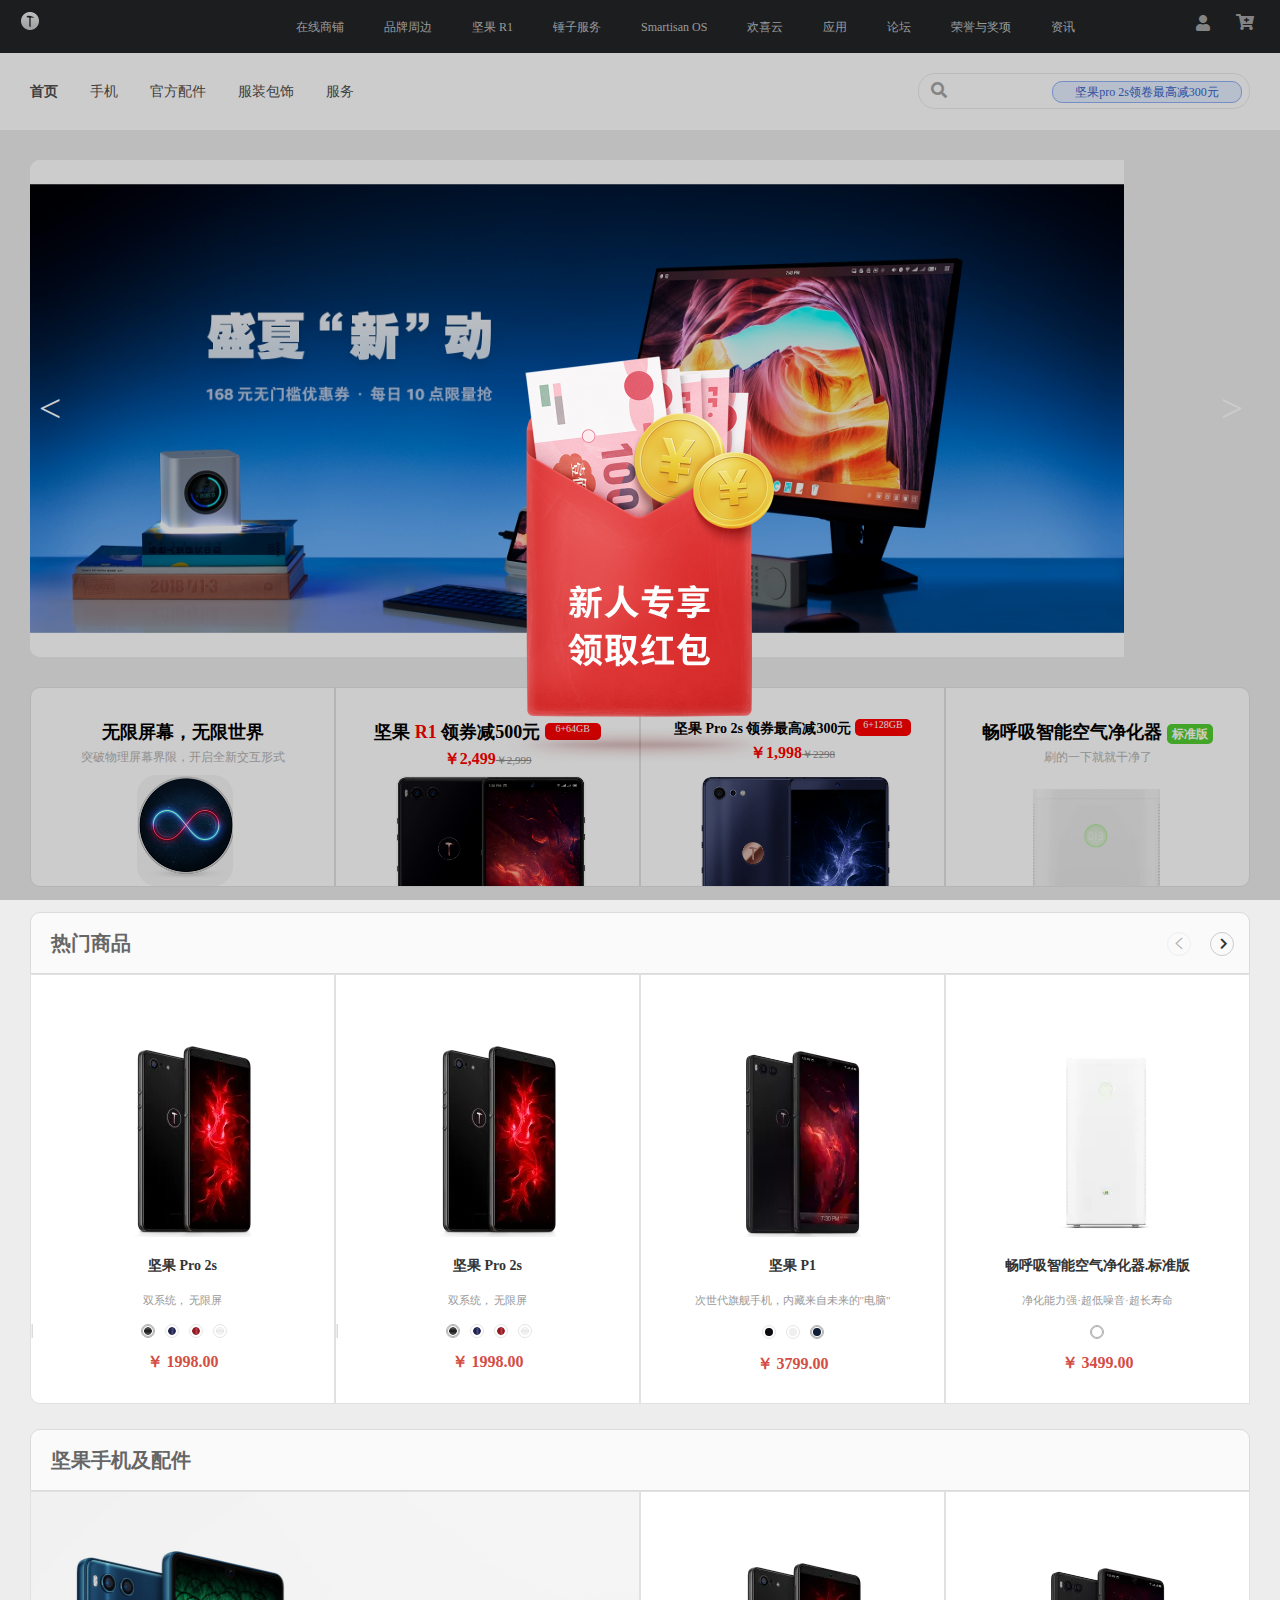
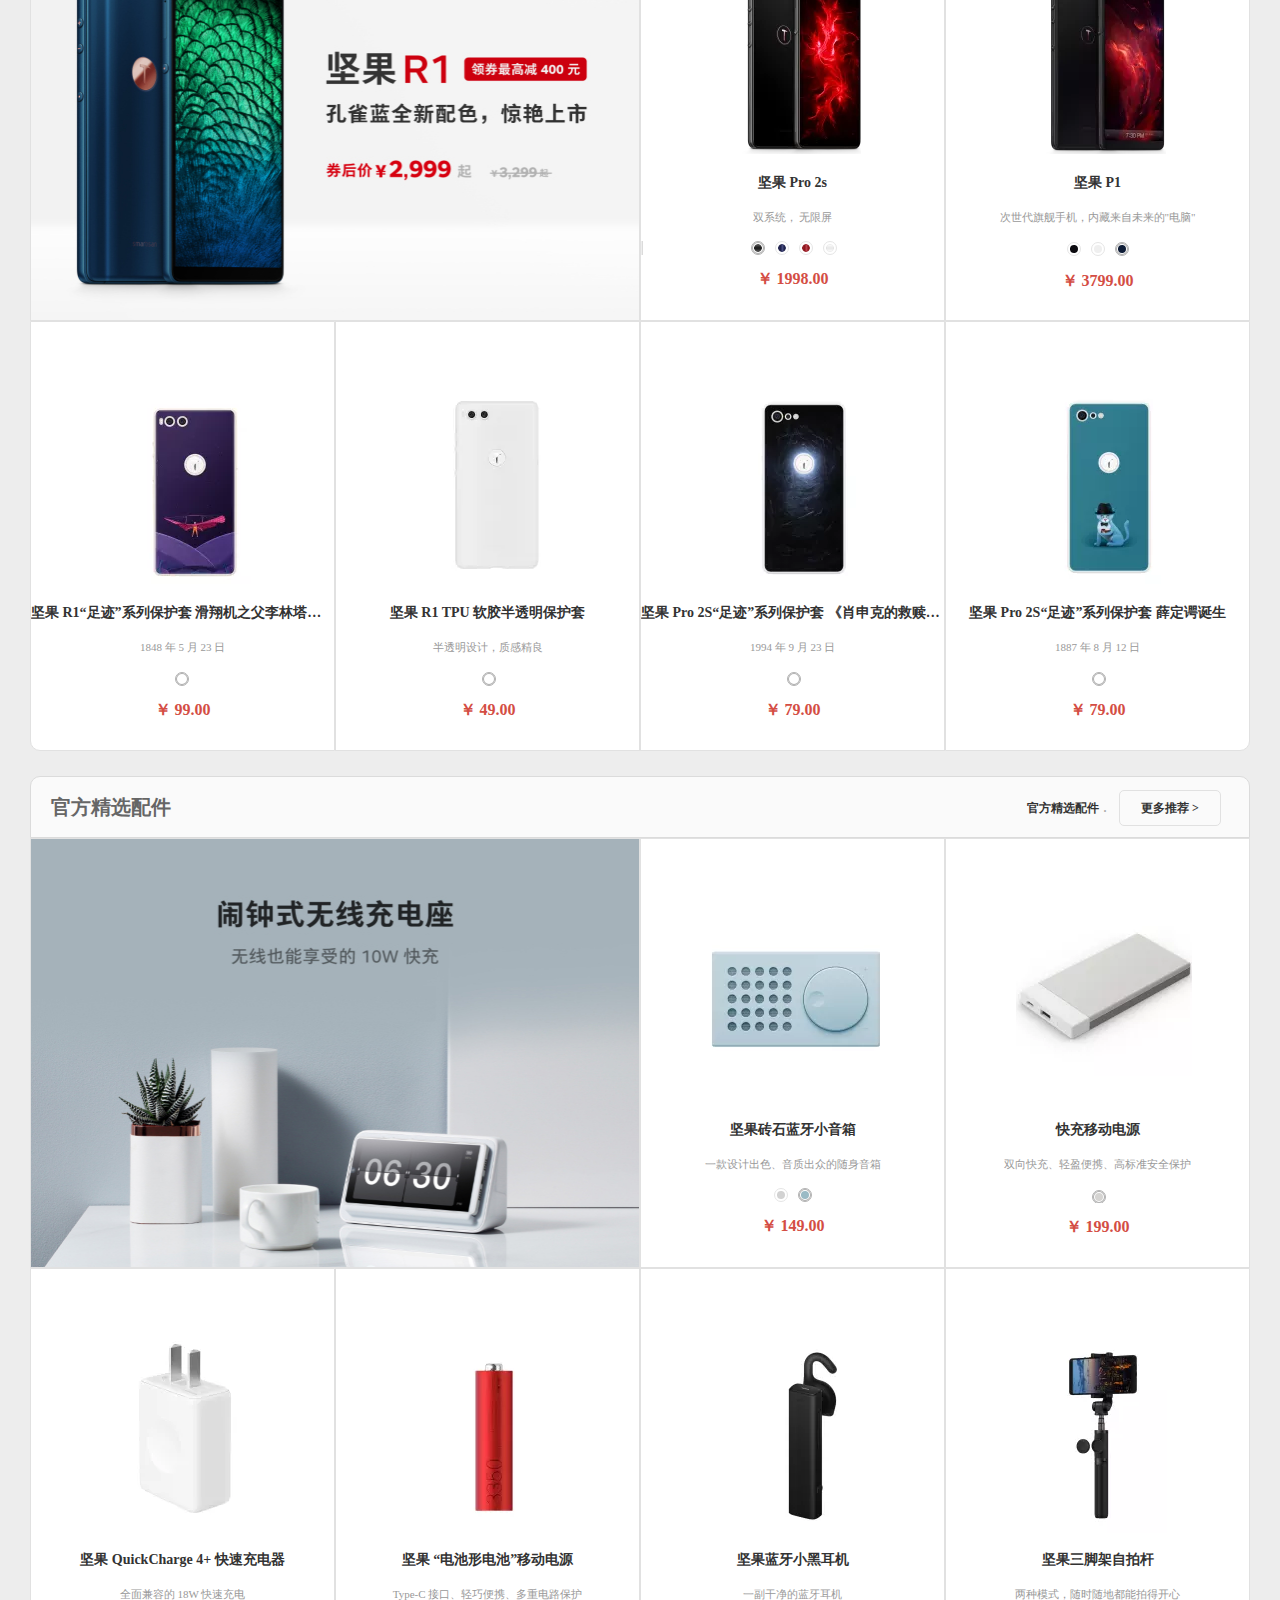
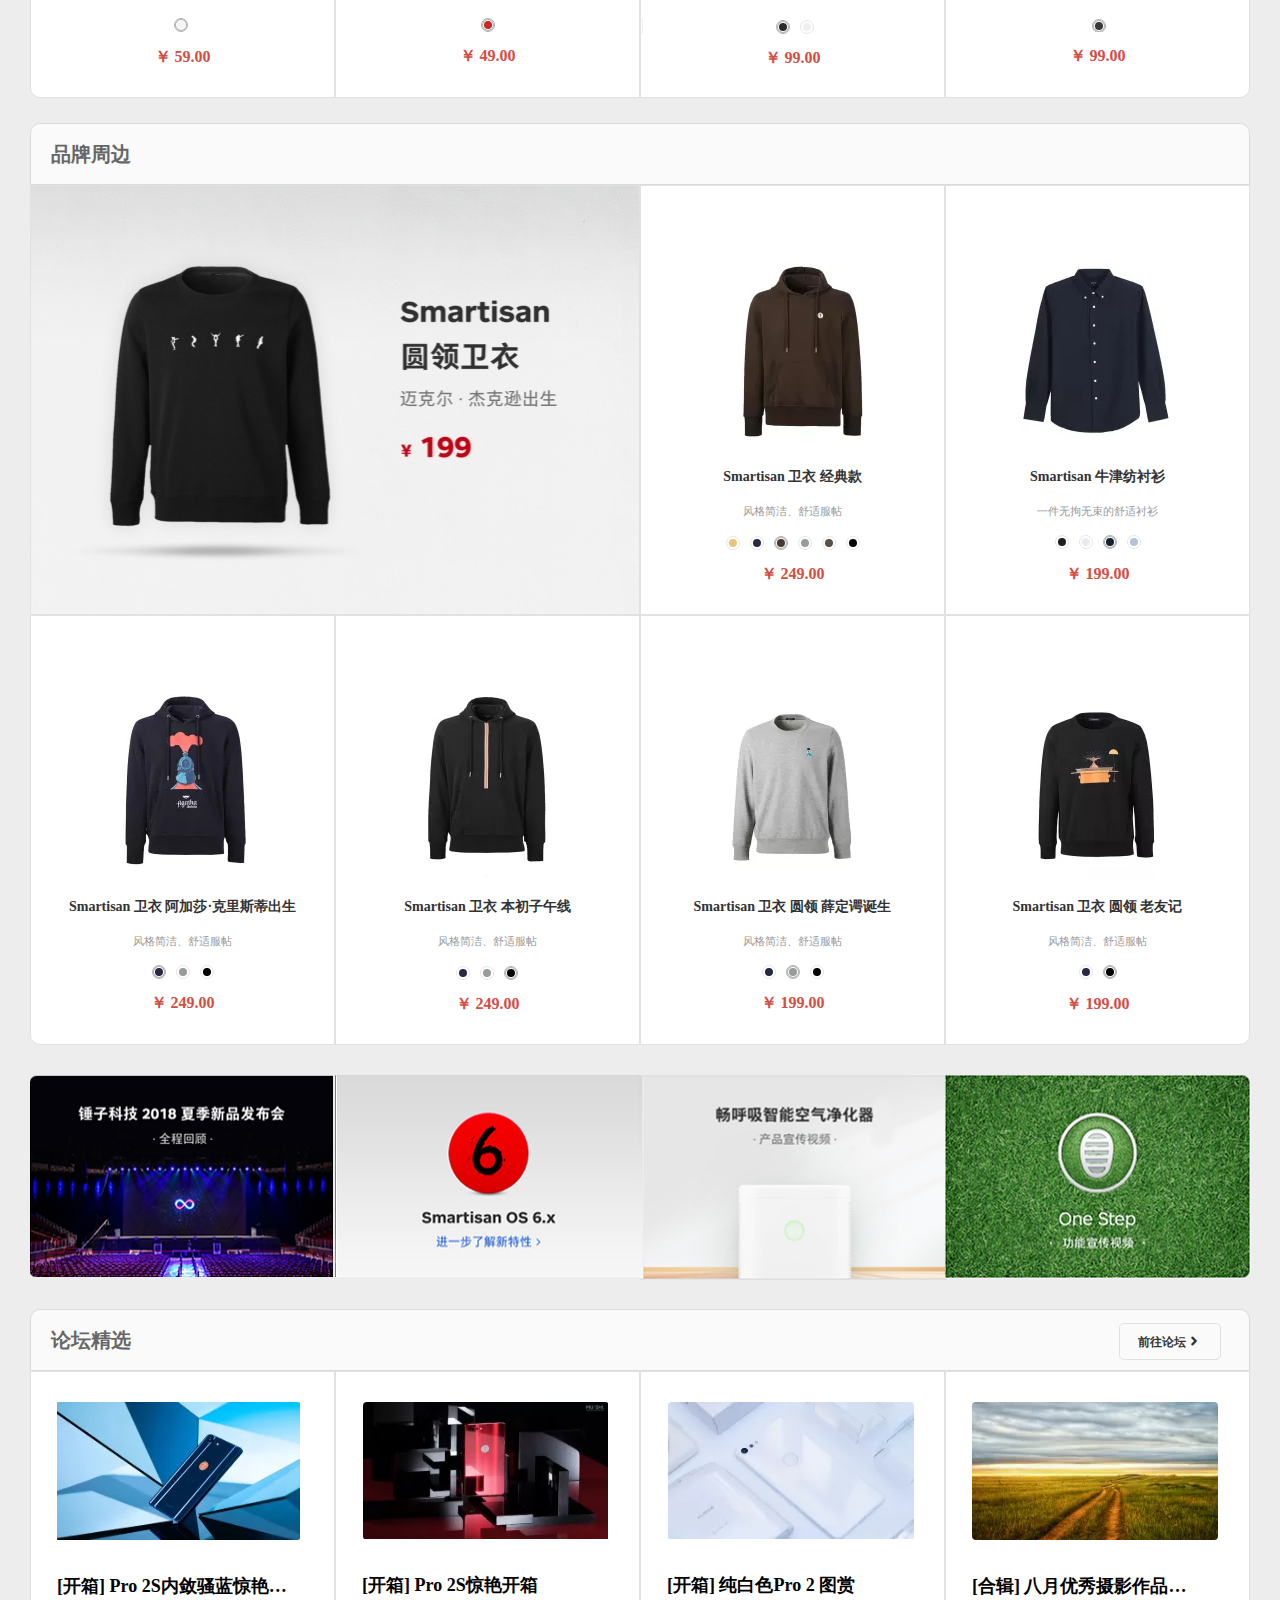
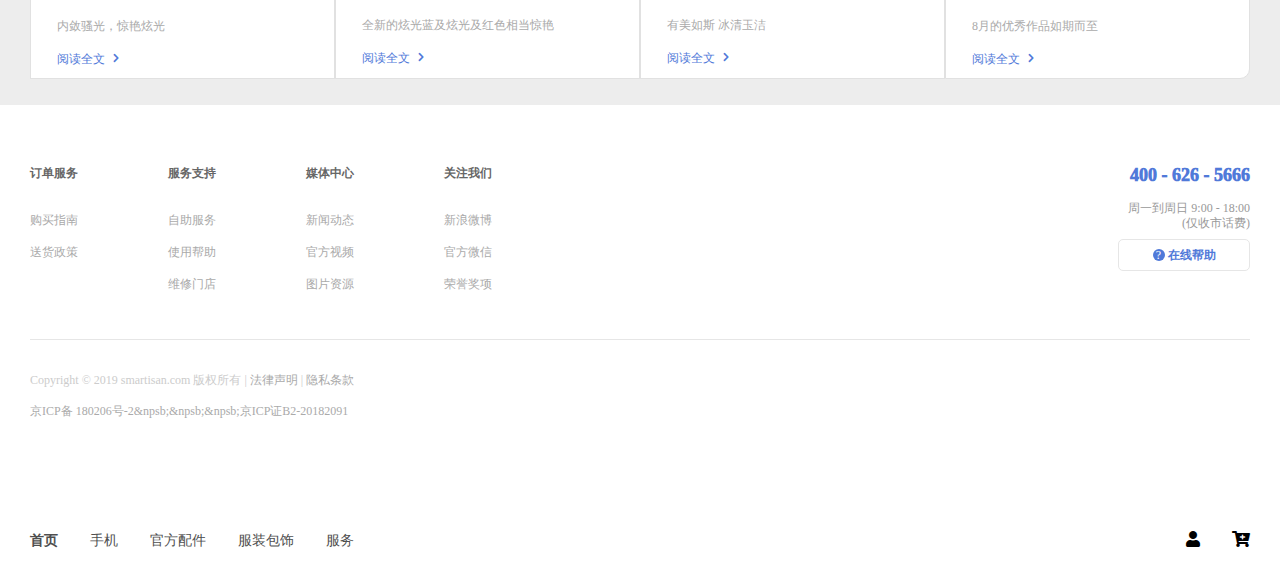
==== commit 262d4264: "xiong" ====
--- a/js/index.html
+++ b/js/index.html
@@ -67,7 +67,7 @@
     	</div>
     </div>
     <div class="header-Cont">
-     <ul class="Cont1 clearfix">
+     <ul class="Cont1 clearfix contul">
             <li class="home-page">
                  <div class="lab">手机</div>
                  <div class="lab-Cont"> 
@@ -132,6 +132,104 @@
                 </div>
             </li>  
     </ul>
+      <ul class="Cont2 clearfix contul">
+            <li class="home-phone">
+                 <img src="../images/坚果R1.webp" alt="">
+                 <p class="home-phone-name">坚果 R1</p>
+                 <p class="home-phone-price">￥2999.00 <span>起</span></p>
+            </li> 
+            <li class="home-phone">
+                 <img src="../images/坚果R1黑.webp" alt="">
+                 <p class="home-phone-name">坚果 R1</p>
+                 <p class="home-phone-price">￥2999.00 <span>起</span></p>
+            </li> 
+            <li class="home-phone">
+                 <img src="../images/坚果pro2s.webp" alt="">
+                 <p class="home-phone-name">坚果 pro2s</p>
+                 <p class="home-phone-price">￥1798.00 <span>起</span></p>
+            </li> 
+            <li class="home-phone">
+                 <img src="../images/坚果3.webp" alt="">
+                 <p class="home-phone-name">坚果 3</p>
+                 <p class="home-phone-price">￥1298.00 <span>起</span></p>
+            </li> 
+    </ul>
+      <ul class="Cont3 clearfix contul">
+            <li class="home-page">
+                 <div class="lab">耳机</div>
+                 <div class="lab-Cont"> 
+                    <img src="../images/蓝牙耳机.webp" alt="" class="lab-img">
+                    <span class="lab-name">蓝牙耳机</span>
+                </div>
+                <div class="lab-Cont"> 
+                    <img src="../images/线控耳机.webp" alt="" class="lab-img">
+                    <span class="lab-name">线控耳机</span>
+                </div>
+            </li>
+            <li class="home-page">
+                 <div class="lab">手机充电配件</div>
+                 <div class="lab-Cont"> 
+                    <img src="../images/数据线.webp" alt="" class="lab-img">
+                    <span class="lab-name">数据线</span>
+                </div>
+                <div class="lab-Cont"> 
+                    <img src="../images/充电器.webp" alt="" class="lab-img">
+                    <span class="lab-name">充电器</span>
+                </div>
+                <div class="lab-Cont"> 
+                    <img src="../images/移动电源.webp" alt="" class="lab-img">
+                    <span class="lab-name">移动电源</span>
+                </div>
+            </li>
+            <li class="home-page">
+                 <div class="lab">自拍杆</div>
+                 <div class="lab-Cont"> 
+                    <img src="../images/自拍杆.webp" alt="" class="lab-img">
+                    <span class="lab-name">自拍杆</span>
+                </div>
+            </li> 
+            <li class="home-page">
+                 <div class="lab">音响</div>
+                 <div class="lab-Cont"> 
+                    <img src="../images/音响.webp" alt="" class="lab-img">
+                    <span class="lab-name">音响</span>
+                </div>
+            </li> 
+            <li class="home-page">
+                 <div class="lab">车载配件</div>
+                 <div class="lab-Cont"> 
+                    <img src="../images/车载支架.webp" alt="" class="lab-img">
+                    <span class="lab-name">车载支架</span>
+                </div>
+            </li>
+    </ul>
+    
+      <ul class="Cont4 clearfix contul">
+            <li class="home-page">
+                 <div class="lab">服饰</div>
+                 <div class="lab-Cont"> 
+                    <img src="../images/T恤.webp" alt="" class="lab-img">
+                    <span class="lab-name">T恤</span>
+                </div>
+                <div class="lab-Cont"> 
+                    <img src="../images/polo衫.webp" alt="" class="lab-img">
+                    <span class="lab-name">polo衫</span>
+                </div>
+            </li>
+            <li class="home-page">
+                 <div class="lab">鞋</div>
+                 <div class="lab-Cont"> 
+                    <img src="../images/帆布鞋.webp" alt="" class="lab-img">
+                    <span class="lab-name">帆布鞋</span>
+                </div>
+            </li>
+    </ul>
+      <ul class="Cont5 clearfix contul">
+            <li>政策服务</li>
+            <li>在线服务</li>
+            <li>发起售后</li>
+    </ul>
+   <!--  </ul>
       <ul class="Cont2 clearfix">
             <li class="home-phone">
                  <img src="../images/坚果R1.webp" alt="">
@@ -228,34 +326,34 @@
             <li>政策服务</li>
             <li>在线服务</li>
             <li>发起售后</li>
-    </ul>
-    </div>
+    </ul> -->
+    </div> 
 	<!-- 顶部区域结束 -->
 	<!-- 头部搜索区域开始 -->
 	<div class="header clearfix">
 		<div class="container">
-			<div class="header-nav clearfix">
+			<div class="header-nav clearfix" id="top1">
                 <ul class="header-list" id="list">
-                    <li>
+                    <li class="deso">
                         <a href="#">首页</a>
                     </li>
-                    <li>
+                    <li class="deso">
                         <a href="#">手机</a>
                     </li>
-                    <li>
+                    <li class="deso">
                         <a href="#">官方配件</a>
                     </li>
                    
-                    <li>
+                    <li class="deso">
                         <a href="blpinpai.html">服装包饰</a>
                     </li>
                     
-                    <li>
+                    <li class="deso">
                         <a href="#">服务</a>
                     </li>
                     
                 </ul>  
-            <div class="header-search">
+                <div class="header-search">
                     <i class="fas fa-search"></i>
                     <input type="text" class="search-input">
                     <p>请输入商品内容</p>
@@ -275,9 +373,10 @@
                         <li class="square"></li>
                     </ul>
                 </div>
-            </div>    
+            </div> 
 		</div>
-	</div>
+	   </div>
+    </div>
 	<!-- 头部搜索区域结束 -->
 	<!-- 中间内容区域开始 -->
 	<div class="content">
@@ -834,7 +933,37 @@
 		</div>
 	</div>
 	<!-- 尾部结尾区域结束 -->
-
+    <div class="header clearfix" id="top">
+        <div class="container">
+            <div class="header-nav clearfix" >
+                <ul class="header-list" id="list">
+                    <li>
+                        <a href="#">首页</a>
+                    </li>
+                    <li>
+                        <a href="#">手机</a>
+                    </li>
+                    <li>
+                        <a href="#">官方配件</a>
+                    </li>
+                   
+                    <li>
+                        <a href="blpinpai.html">服装包饰</a>
+                    </li>
+                    
+                    <li>
+                        <a href="#">服务</a>
+                    </li>
+                    
+                </ul>  
+                <div class="topbox">
+                    <div class="cart-box">
+                     <div class="top-cart"><i class="fas fa-cart-plus"></i></div>
+                </div>
+                <div class="top-user"><i class="fas fa-user"></i></div>        
+                </div>
+    </div>
+</div>
 </body>
 <script src="index-date.js"></script>
 <script src="animation-xiong.js"></script>
--- a/css/index-common.css
+++ b/css/index-common.css
@@ -9,7 +9,7 @@
 	margin-top:40px;
 	background-color: #ff6700;
 	animation: sport 0.3s linear 0s alternate infinite;
-}
+} 
 .loading:after,.loading:before{
 	position: absolute;
 	top: 0;
@@ -50,7 +50,7 @@
 #coursel .span{
 		width: 40px;
 		height: 70px;
-		background-color: rgba(0,0,0,0.3);
+		background-color: rgba(0,0,0,0);
 		position: absolute;
 		color: white;
 		font-size: 40px;
@@ -60,6 +60,11 @@
 		z-index: 100;
 		cursor: pointer;
 		text-align: center;
+		overflow: hidden;
+
+	}
+#coursel .span:hover{
+	background-color: rgba(0,0,0,0.3);
 	}
 #coursel .active{
 		background-color: rgba(255,0,0,0.7);
--- a/css/index.css
+++ b/css/index.css
@@ -11,7 +11,7 @@
 	margin-left: 20px;
 	margin-top: 12px;
 	margin-bottom: 15px;
-} 
+}  
 .top .top-user{
 	float: right;
 	margin-right: 26px;
@@ -41,6 +41,9 @@
 }
 .top .nav .nav-list li a:hover{
 	color: #e5e5d9;
+}
+#list1{
+	float: left;
 }
 .cart{
 	width: 358px;
@@ -77,7 +80,24 @@
 /* 顶部区域结束 */
 /* 头部搜索区域开始 */
 .header{
- 
+ position: relative;
+ width: 100%;
+}.topbox{
+	float: right;
+	position: relative;
+}
+.topbox .top-user{
+position: absolute;
+top: 0px;
+right: 50px;
+}
+#top{
+	z-index: 6666;
+	background-color: white;
+	left: 50%;
+	margin-left:-50%;
+	margin-right:auto;
+
 }
 .header .header-nav{
 	/*margin: 20px 0px;*/
@@ -386,12 +406,17 @@
 }
 .content .ad-item li:first-child img{
 	margin-left: -46px;
+	border-radius: 20px;
 }
 .content .ad-item li:nth-child(2)  img{
 	margin-left: -92px;
+	border-top-left-radius:10px; 
+	border-top-right-radius:10px; 
 }
 .content .ad-item li:nth-child(3)  img{
 	margin-left: -92px;
+	border-top-left-radius:10px; 
+	border-top-right-radius:10px;  
 }
 .content .ad-item li:nth-child(4)  img{
 	margin-left: -65px;
